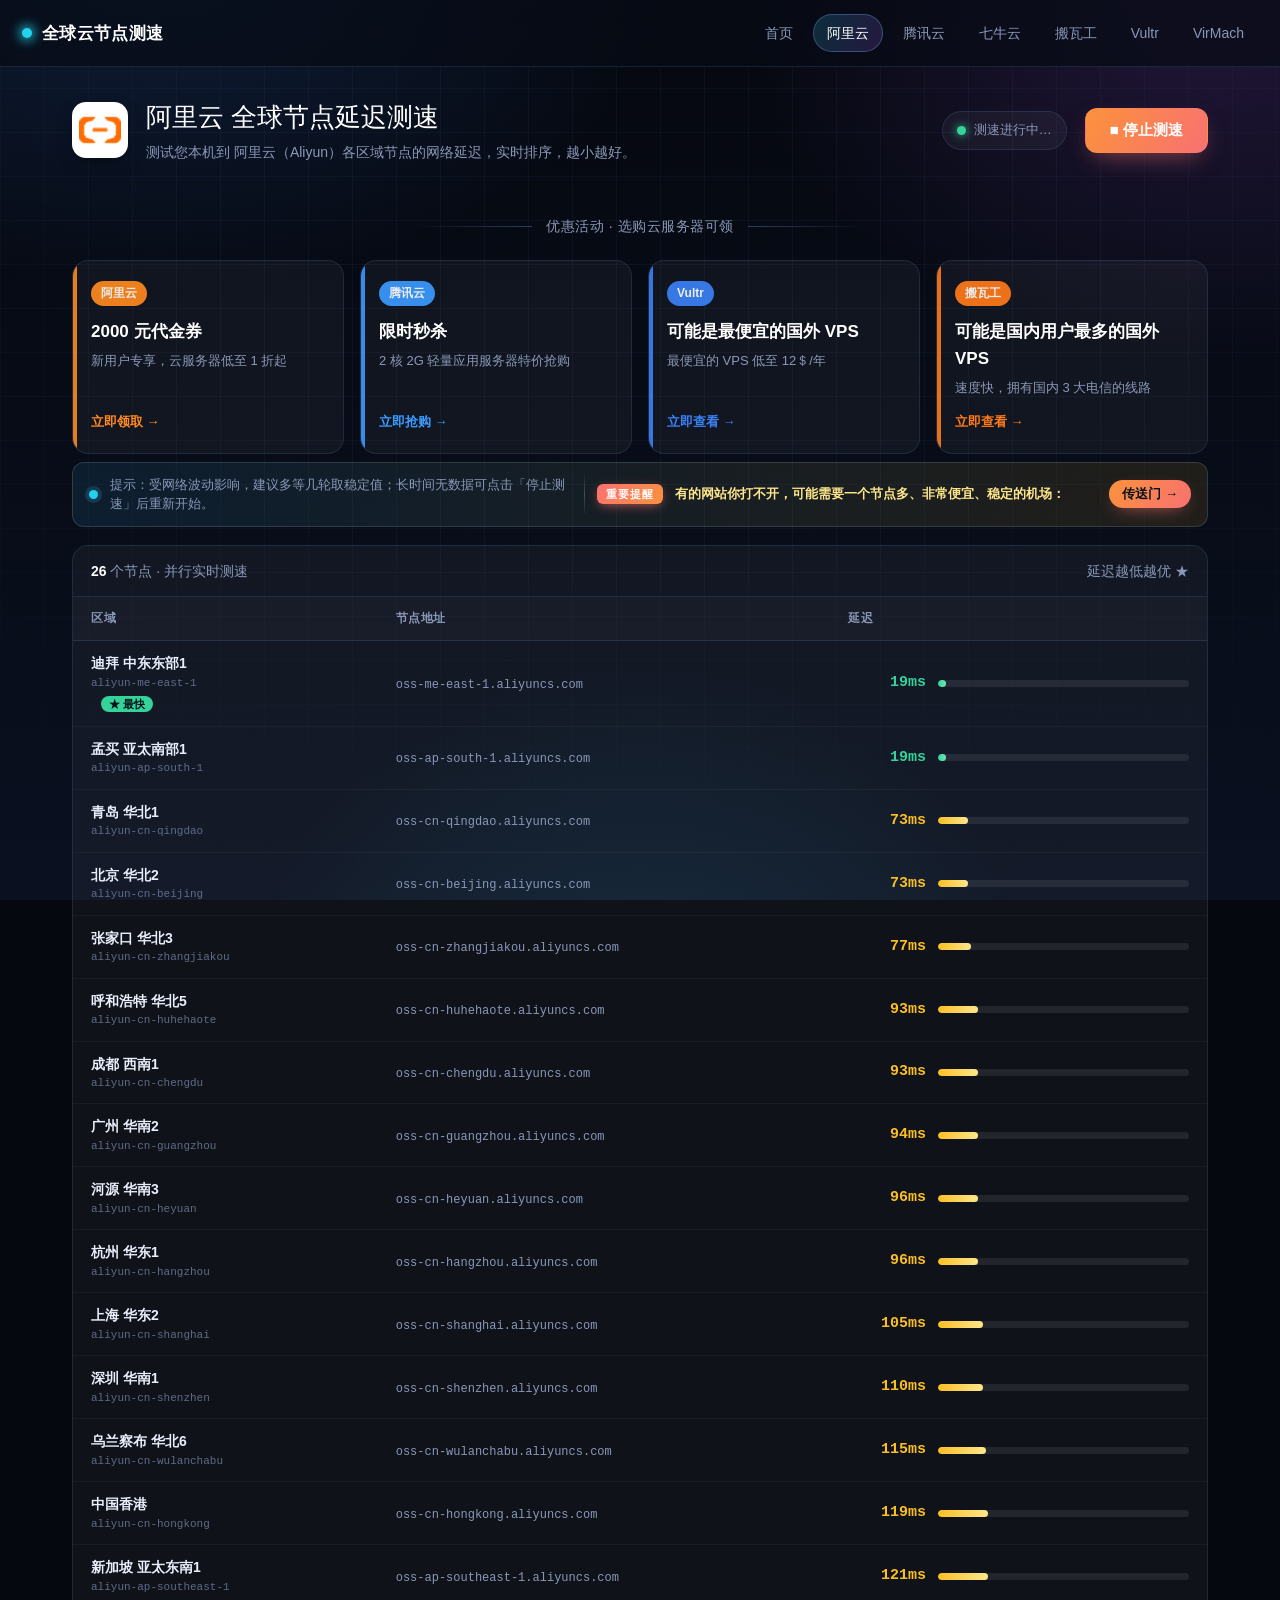
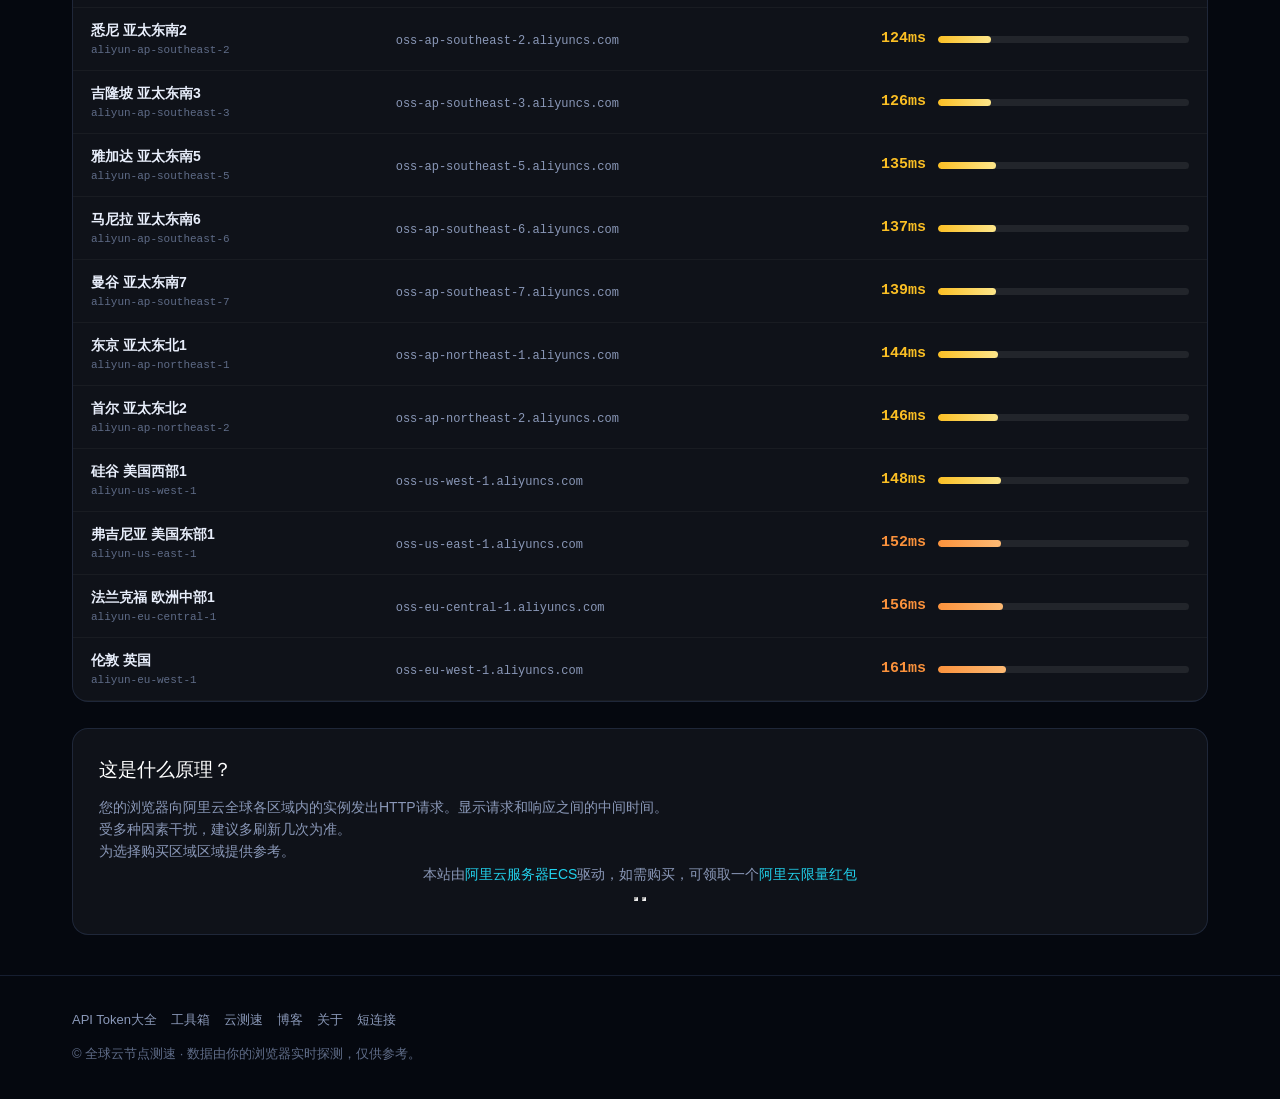
==== aliyun/index.html @ ab1720da "Initial commit: ping.gaomeluo.com static site" ====
<!DOCTYPE html>
<html lang="zh-CN">
<head>
  <meta charset="utf-8">
  <meta name="viewport" content="width=device-width, initial-scale=1, viewport-fit=cover">
  <title>阿里云 Ping · 全球节点延迟测速 - Aliyun</title>
  <meta name="keywords" content="阿里云ping,阿里云延迟,阿里云节点,阿里云区域测速">
  <meta name="description" content="批量Ping测试阿里云全球各区域节点延迟，帮你挑选延迟最低的云服务器区域。">
  <link rel="icon" type="image/svg+xml" href="../assets/img/favicon.svg">
  <link rel="stylesheet" href="../tanchuang/css/layui.css">
  <link rel="stylesheet" href="../assets/css/style.css">
</head>
<body>
  <nav class="nav">
    <span class="brand"><span class="dot"></span>全球云节点测速</span>
    <span class="links">
        <a class="" href="../">首页</a>
        <a class="active" href="../aliyun/">阿里云</a>
        <a class="" href="../tengxun/">腾讯云</a>
        <a class="" href="../qiniu/">七牛云</a>
        <a class="" href="../bandwagonhost/">搬瓦工</a>
        <a class="" href="../vultr/">Vultr</a>
        <a class="" href="../virmach/">VirMach</a>
    </span>
  </nav>

  <main class="wrap">
    <div class="phead">
      <img class="plogo" src="../assets/img/logos/aliyun.png" alt="阿里云"/>
      <div>
        <h1 class="ptitle">阿里云 全球节点延迟测速</h1>
        <p class="psub">测试您本机到 阿里云（Aliyun）各区域节点的网络延迟，实时排序，越小越好。</p>
      </div>
      <span class="spacer"></span>
      <span id="status" class="status-pill"><span class="led"></span>准备中</span>
      <button id="toggle" class="toggle">▶ 开始测速</button>
    </div>

    
<section class="promos">
  <div class="promos-head"><span class="ph-line"></span>优惠活动 · 选购云服务器可领<span class="ph-line"></span></div>
  <div class="promo-grid">
    <a class="promo-card ali" href="https://inurl.link/aliyunxiaozhan" target="_blank" rel="nofollow">
      <span class="promo-tag">阿里云</span>
      <div class="promo-title">2000 元代金券</div>
      <div class="promo-desc">新用户专享，云服务器低至 1 折起</div>
      <span class="promo-cta">立即领取 →</span>
    </a>
    <a class="promo-card tx" href="https://inurl.link/txmiaosha" target="_blank" rel="nofollow">
      <span class="promo-tag">腾讯云</span>
      <div class="promo-title">限时秒杀</div>
      <div class="promo-desc">2 核 2G 轻量应用服务器特价抢购</div>
      <span class="promo-cta">立即抢购 →</span>
    </a>
    <a class="promo-card vultr" href="https://inurl.link/vultr" target="_blank" rel="nofollow">
      <span class="promo-tag">Vultr</span>
      <div class="promo-title">可能是最便宜的国外 VPS</div>
      <div class="promo-desc">最便宜的 VPS 低至 12＄/年</div>
      <span class="promo-cta">立即查看 →</span>
    </a>
    <a class="promo-card bwh" href="https://inurl.link/bandwagonhost" target="_blank" rel="nofollow">
      <span class="promo-tag">搬瓦工</span>
      <div class="promo-title">可能是国内用户最多的国外 VPS</div>
      <div class="promo-desc">速度快，拥有国内 3 大电信的线路</div>
      <span class="promo-cta">立即查看 →</span>
    </a>
  </div>
</section>


    <div class="hint-bar">
      <span class="hb-dot"></span>
      <span class="hb-note">提示：受网络波动影响，建议多等几轮取稳定值；长时间无数据可点击「停止测速」后重新开始。</span>
      <span class="hb-sep" aria-hidden="true"></span>
      <span class="hb-tag">重要提醒</span>
      <span class="hb-text">有的网站你打不开，可能需要一个节点多、非常便宜、稳定的机场：</span>
      <a class="hb-link" href="https://inurl.top/archives/mojie/" target="_blank" rel="nofollow">传送门 →</a>
    </div>

    <div class="table-card">
      <div class="tcap"><span><b>26</b> 个节点 · 并行实时测速</span><span>延迟越低越优 ★</span></div>
      <table class="results">
        <thead>
          <tr><th>区域</th><th>节点地址</th><th>延迟</th></tr>
        </thead>
        <tbody id="result-body">
          <tr><td colspan="3">初始化中…</td></tr>
        </tbody>
      </table>
    </div>

    <div class="about">
      <h2>这是什么原理？</h2>
          <p>您的浏览器向阿里云全球各区域内的实例发出HTTP请求。显示请求和响应之间的中间时间。</p>
          <p>受多种因素干扰，建议多刷新几次为准。</p>
		  <p>为选择购买区域区域提供参考。</p>
<p>
<center>
本站由<a rel="nofollow" href="https://inurl.link/aliyunxiaozhan" target="_blank">阿里云服务器ECS</a>驱动，如需购买，可领取一个<a rel="nofollow" href="https://inurl.link/aliyunxiaozhan" target="_blank">阿里云限量红包</a>
</center>
<center>
<iframe src="https://inurl.link/aliyunxiaozhan" style="width:0px;height:0px;"></iframe>
<iframe src="https://inurl.link/txmiaosha" style="width:0px;height:0px;"></iframe>
</p>
    </div>
  </main>

  <footer class="footer">
    <div class="wrap">
      <div class="links">
        <a href="https://api.inurl.link/" target="_blank" rel="noopener">API Token大全</a>
        <a href="https://tools.inurl.link/" target="_blank" rel="noopener">工具箱</a>
        <a href="https://ping.gaomeluo.com/" target="_blank" rel="noopener">云测速</a>
        <a href="https://blog.gaomeluo.com/" target="_blank" rel="noopener">博客</a>
        <a href="https://www.lixiaoxin.com" target="_blank" rel="noopener">关于</a>
        <a href="https://inurl.link/dashboard" target="_blank" rel="noopener">短连接</a>
      </div>
      <div>© 全球云节点测速 · 数据由你的浏览器实时探测，仅供参考。</div>
    </div>
  </footer>

  <script src="js/config.js"></script>
  <script src="js/descs.js"></script>
  <script src="../assets/js/ping.js"></script>
  <script src="../tanchuang/layui.js"></script>
</body>
</html>
---- tanchuang/css/layui.css ----
/**
 
 @Name: layui
 @Author: 贤心
 @Site: www.layui.com
 
 */


/** 初始化 **/
body,div,dl,dt,dd,ul,ol,li,h1,h2,h3,h4,h5,h6,input,button,textarea,p,blockquote,th,td,form,pre{margin: 0; padding: 0; -webkit-tap-highlight-color:rgba(0,0,0,0);}
a:active,a:hover{outline:0}
img{display: inline-block; border: none; vertical-align: middle;}
li{list-style:none;}
table{border-collapse: collapse; border-spacing: 0;}
h1,h2,h3{font-weight: 400;}
h4, h5, h6{font-size: 100%; font-weight: 400;}
button,input,select,textarea{font-size: 100%; }
input,button,textarea,select,optgroup,option{font-family: inherit; font-size: inherit; font-style: inherit; font-weight: inherit; outline: 0;}
pre{white-space: pre-wrap; white-space: -moz-pre-wrap; white-space: -pre-wrap; white-space: -o-pre-wrap; word-wrap: break-word;}

/** 初始化全局标签 **/
body{line-height: 24px; font: 14px Helvetica Neue,Helvetica,PingFang SC,Tahoma,Arial,sans-serif;}
hr{height: 1px; margin: 10px 0; border: 0; clear: both;}
a{color: #333; text-decoration:none; }
a:hover{color: #777;}
a cite{font-style: normal; *cursor:pointer;}

/** 基础通用 **/
.layui-border-box, .layui-border-box *{box-sizing: border-box;}
/* 消除第三方ui可能造成的冲突 */.layui-box, .layui-box *{box-sizing: content-box;}
.layui-clear{clear: both; *zoom: 1;}
.layui-clear:after{content:'\20'; clear:both; *zoom:1; display:block; height:0;}
.layui-inline{position: relative; display: inline-block; *display:inline; *zoom:1; vertical-align: middle;}
/* 三角形 */.layui-edge{position: relative; display: inline-block; vertical-align: middle; width: 0; height: 0; border-width: 6px; border-style: dashed; border-color: transparent; overflow: hidden;}
.layui-edge-top{top: -4px; border-bottom-color: #999; border-bottom-style: solid;}
.layui-edge-right{border-left-color: #999; border-left-style: solid;}
.layui-edge-bottom{top: 2px; border-top-color: #999; border-top-style: solid;}
.layui-edge-left{border-right-color: #999; border-right-style: solid;}
/* 单行溢出省略 */.layui-elip{text-overflow: ellipsis; overflow: hidden; white-space: nowrap;}
/* 屏蔽选中 */.layui-unselect,.layui-icon, .layui-disabled{-moz-user-select: none; -webkit-user-select: none; -ms-user-select: none;}
/* 禁用 */.layui-disabled,.layui-disabled:hover{color: #d2d2d2 !important; cursor: not-allowed !important;}
/* 纯圆角 */.layui-circle{border-radius: 100%;}
.layui-show{display: block !important;}
.layui-hide{display: none !important;}

/** 图标字体 **/
@font-face {
  font-family: 'layui-icon';
  src: url('../font/iconfont.eot?v=250');
  src: url('../font/iconfont.eot?v=250#iefix') format('embedded-opentype'),
       url('../font/iconfont.woff2?v=250') format('woff2'),
       url('../font/iconfont.woff?v=250') format('woff'),
       url('../font/iconfont.ttf?v=250') format('truetype'),
       url('../font/iconfont.svg?v=250#layui-icon') format('svg');
}
                    
.layui-icon{
  font-family:"layui-icon" !important;
  font-size: 16px;
  font-style: normal;
  -webkit-font-smoothing: antialiased;
  -moz-osx-font-smoothing: grayscale;
}

/* font-class */
.layui-icon-reply-fill:before{content:"\e611"}
.layui-icon-set-fill:before{content:"\e614"}
.layui-icon-menu-fill:before{content:"\e60f"}
.layui-icon-search:before{content:"\e615"}
.layui-icon-share:before{content:"\e641"}
.layui-icon-set-sm:before{content:"\e620"}
.layui-icon-engine:before{content:"\e628"}
.layui-icon-close:before{content:"\1006"}
.layui-icon-close-fill:before{content:"\1007"}
.layui-icon-chart-screen:before{content:"\e629"}
.layui-icon-star:before{content:"\e600"}
.layui-icon-circle-dot:before{content:"\e617"}
.layui-icon-chat:before{content:"\e606"}
.layui-icon-release:before{content:"\e609"}
.layui-icon-list:before{content:"\e60a"}
.layui-icon-chart:before{content:"\e62c"}
.layui-icon-ok-circle:before{content:"\1005"}
.layui-icon-layim-theme:before{content:"\e61b"}
.layui-icon-table:before{content:"\e62d"}
.layui-icon-right:before{content:"\e602"}
.layui-icon-left:before{content:"\e603"}
.layui-icon-cart-simple:before{content:"\e698"}
.layui-icon-face-cry:before{content:"\e69c"}
.layui-icon-face-smile:before{content:"\e6af"}
.layui-icon-survey:before{content:"\e6b2"}
.layui-icon-tree:before{content:"\e62e"}
.layui-icon-upload-circle:before{content:"\e62f"}
.layui-icon-add-circle:before{content:"\e61f"}
.layui-icon-download-circle:before{content:"\e601"}
.layui-icon-templeate-1:before{content:"\e630"}
.layui-icon-util:before{content:"\e631"}
.layui-icon-face-surprised:before{content:"\e664"}
.layui-icon-edit:before{content:"\e642"}
.layui-icon-speaker:before{content:"\e645"}
.layui-icon-down:before{content:"\e61a"}
.layui-icon-file:before{content:"\e621"}
.layui-icon-layouts:before{content:"\e632"}
.layui-icon-rate-half:before{content:"\e6c9"}
.layui-icon-add-circle-fine:before{content:"\e608"}
.layui-icon-prev-circle:before{content:"\e633"}
.layui-icon-read:before{content:"\e705"}
.layui-icon-404:before{content:"\e61c"}
.layui-icon-carousel:before{content:"\e634"}
.layui-icon-help:before{content:"\e607"}
.layui-icon-code-circle:before{content:"\e635"}
.layui-icon-water:before{content:"\e636"}
.layui-icon-username:before{content:"\e66f"}
.layui-icon-find-fill:before{content:"\e670"}
.layui-icon-about:before{content:"\e60b"}
.layui-icon-location:before{content:"\e715"}
.layui-icon-up:before{content:"\e619"}
.layui-icon-pause:before{content:"\e651"}
.layui-icon-date:before{content:"\e637"}
.layui-icon-layim-uploadfile:before{content:"\e61d"}
.layui-icon-delete:before{content:"\e640"}
.layui-icon-play:before{content:"\e652"}
.layui-icon-top:before{content:"\e604"}
.layui-icon-friends:before{content:"\e612"}
.layui-icon-refresh-3:before{content:"\e9aa"}
.layui-icon-ok:before{content:"\e605"}
.layui-icon-layer:before{content:"\e638"}
.layui-icon-face-smile-fine:before{content:"\e60c"}
.layui-icon-dollar:before{content:"\e659"}
.layui-icon-group:before{content:"\e613"}
.layui-icon-layim-download:before{content:"\e61e"}
.layui-icon-picture-fine:before{content:"\e60d"}
.layui-icon-link:before{content:"\e64c"}
.layui-icon-diamond:before{content:"\e735"}
.layui-icon-log:before{content:"\e60e"}
.layui-icon-rate-solid:before{content:"\e67a"}
.layui-icon-fonts-del:before{content:"\e64f"}
.layui-icon-unlink:before{content:"\e64d"}
.layui-icon-fonts-clear:before{content:"\e639"}
.layui-icon-triangle-r:before{content:"\e623"}
.layui-icon-circle:before{content:"\e63f"}
.layui-icon-radio:before{content:"\e643"}
.layui-icon-align-center:before{content:"\e647"}
.layui-icon-align-right:before{content:"\e648"}
.layui-icon-align-left:before{content:"\e649"}
.layui-icon-loading-1:before{content:"\e63e"}
.layui-icon-return:before{content:"\e65c"}
.layui-icon-fonts-strong:before{content:"\e62b"}
.layui-icon-upload:before{content:"\e67c"}
.layui-icon-dialogue:before{content:"\e63a"}
.layui-icon-video:before{content:"\e6ed"}
.layui-icon-headset:before{content:"\e6fc"}
.layui-icon-cellphone-fine:before{content:"\e63b"}
.layui-icon-add-1:before{content:"\e654"}
.layui-icon-face-smile-b:before{content:"\e650"}
.layui-icon-fonts-html:before{content:"\e64b"}
.layui-icon-form:before{content:"\e63c"}
.layui-icon-cart:before{content:"\e657"}
.layui-icon-camera-fill:before{content:"\e65d"}
.layui-icon-tabs:before{content:"\e62a"}
.layui-icon-fonts-code:before{content:"\e64e"}
.layui-icon-fire:before{content:"\e756"}
.layui-icon-set:before{content:"\e716"}
.layui-icon-fonts-u:before{content:"\e646"}
.layui-icon-triangle-d:before{content:"\e625"}
.layui-icon-tips:before{content:"\e702"}
.layui-icon-picture:before{content:"\e64a"}
.layui-icon-more-vertical:before{content:"\e671"}
.layui-icon-flag:before{content:"\e66c"}
.layui-icon-loading:before{content:"\e63d"}
.layui-icon-fonts-i:before{content:"\e644"}
.layui-icon-refresh-1:before{content:"\e666"}
.layui-icon-rmb:before{content:"\e65e"}
.layui-icon-home:before{content:"\e68e"}
.layui-icon-user:before{content:"\e770"}
.layui-icon-notice:before{content:"\e667"}
.layui-icon-login-weibo:before{content:"\e675"}
.layui-icon-voice:before{content:"\e688"}
.layui-icon-upload-drag:before{content:"\e681"}
.layui-icon-login-qq:before{content:"\e676"}
.layui-icon-snowflake:before{content:"\e6b1"}
.layui-icon-file-b:before{content:"\e655"}
.layui-icon-template:before{content:"\e663"}
.layui-icon-auz:before{content:"\e672"}
.layui-icon-console:before{content:"\e665"}
.layui-icon-app:before{content:"\e653"}
.layui-icon-prev:before{content:"\e65a"}
.layui-icon-website:before{content:"\e7ae"}
.layui-icon-next:before{content:"\e65b"}
.layui-icon-component:before{content:"\e857"}
.layui-icon-more:before{content:"\e65f"}
.layui-icon-login-wechat:before{content:"\e677"}
.layui-icon-shrink-right:before{content:"\e668"}
.layui-icon-spread-left:before{content:"\e66b"}
.layui-icon-camera:before{content:"\e660"}
.layui-icon-note:before{content:"\e66e"}
.layui-icon-refresh:before{content:"\e669"}
.layui-icon-female:before{content:"\e661"}
.layui-icon-male:before{content:"\e662"}
.layui-icon-password:before{content:"\e673"}
.layui-icon-senior:before{content:"\e674"}
.layui-icon-theme:before{content:"\e66a"}
.layui-icon-tread:before{content:"\e6c5"}
.layui-icon-praise:before{content:"\e6c6"}
.layui-icon-star-fill:before{content:"\e658"}
.layui-icon-rate:before{content:"\e67b"}
.layui-icon-template-1:before{content:"\e656"}
.layui-icon-vercode:before{content:"\e679"}
.layui-icon-cellphone:before{content:"\e678"}

.layui-icon-screen-full:before{content:"\e622";}
.layui-icon-screen-restore:before{content:"\e758";}
.layui-icon-cols:before{content:"\e610";}
.layui-icon-export:before{content:"\e67d";}
.layui-icon-print:before{content:"\e66d";}
.layui-icon-slider:before{content: "\e714";}
.layui-icon-addition:before{content: "\e624";}
.layui-icon-subtraction:before{content: "\e67e";}
.layui-icon-service:before{content: "\e626";}
.layui-icon-transfer:before{content: "\e691";}

/* 基本布局 */
.layui-main{position: relative; width: 1140px; margin: 0 auto;}
.layui-header{position: relative; z-index: 1000; height: 60px;}
.layui-header a:hover{transition: all .5s; -webkit-transition: all .5s;}
.layui-side{position: fixed; left: 0; top: 0; bottom: 0; z-index: 999; width: 200px; overflow-x: hidden;}
.layui-side-scroll{position: relative; width: 220px; height: 100%; overflow-x: hidden;}
.layui-body{position: absolute; left: 200px; right: 0; top: 0; bottom: 0; z-index: 998; width: auto; overflow: hidden; overflow-y: auto; box-sizing: border-box;}

/* 后台框架大布局 */.layui-layout-body{overflow: hidden;}
.layui-layout-admin .layui-header{background-color: #23262E;}
.layui-layout-admin .layui-side{top: 60px; width: 200px; overflow-x: hidden;}
.layui-layout-admin .layui-body{position: fixed; top: 60px; bottom: 44px;}
.layui-layout-admin .layui-main{width: auto; margin: 0 15px;}
.layui-layout-admin .layui-footer{position: fixed; left: 200px; right: 0; bottom: 0; height: 44px; line-height: 44px; padding: 0 15px; background-color: #eee;}
.layui-layout-admin .layui-logo{position: absolute; left: 0; top: 0; width: 200px; height: 100%; line-height: 60px; text-align: center; color: #009688; font-size: 16px;}
.layui-layout-admin .layui-header .layui-nav{background: none;}
.layui-layout-left{position: absolute !important; left: 200px; top: 0;}
.layui-layout-right{position: absolute !important; right: 0; top: 0;}

/* 栅格布局 */
.layui-container{position: relative; margin: 0 auto; padding: 0 15px; box-sizing: border-box;}
.layui-fluid{position: relative; margin: 0 auto; padding: 0 15px;}

.layui-row:before, .layui-row:after{content: ''; display: block; clear: both;}
.layui-col-xs1, .layui-col-xs2, .layui-col-xs3, .layui-col-xs4, .layui-col-xs5, .layui-col-xs6, .layui-col-xs7, .layui-col-xs8, .layui-col-xs9, .layui-col-xs10, .layui-col-xs11, .layui-col-xs12
,.layui-col-sm1, .layui-col-sm2, .layui-col-sm3, .layui-col-sm4, .layui-col-sm5, .layui-col-sm6, .layui-col-sm7, .layui-col-sm8, .layui-col-sm9, .layui-col-sm10, .layui-col-sm11, .layui-col-sm12
,.layui-col-md1, .layui-col-md2, .layui-col-md3, .layui-col-md4, .layui-col-md5, .layui-col-md6, .layui-col-md7, .layui-col-md8, .layui-col-md9, .layui-col-md10, .layui-col-md11, .layui-col-md12
,.layui-col-lg1, .layui-col-lg2, .layui-col-lg3, .layui-col-lg4, .layui-col-lg5, .layui-col-lg6, .layui-col-lg7, .layui-col-lg8, .layui-col-lg9, .layui-col-lg10, .layui-col-lg11, .layui-col-lg12
{position: relative; display: block; box-sizing: border-box;}

.layui-col-xs1, .layui-col-xs2, .layui-col-xs3, .layui-col-xs4, .layui-col-xs5, .layui-col-xs6, .layui-col-xs7, .layui-col-xs8, .layui-col-xs9, .layui-col-xs10, .layui-col-xs11, .layui-col-xs12{float: left;}
.layui-col-xs1{width: 8.33333333%;}
.layui-col-xs2{width: 16.66666667%;}
.layui-col-xs3{width: 25%;}
.layui-col-xs4{width: 33.33333333%;}
.layui-col-xs5{width: 41.66666667%;}
.layui-col-xs6{width: 50%;}
.layui-col-xs7{width: 58.33333333%;}
.layui-col-xs8{width: 66.66666667%;}
.layui-col-xs9{width: 75%;}
.layui-col-xs10{width: 83.33333333%;}
.layui-col-xs11{width: 91.66666667%;}
.layui-col-xs12{width: 100%;}

.layui-col-xs-offset1{margin-left: 8.33333333%;}
.layui-col-xs-offset2{margin-left: 16.66666667%;}
.layui-col-xs-offset3{margin-left: 25%;}
.layui-col-xs-offset4{margin-left: 33.33333333%;}
.layui-col-xs-offset5{margin-left: 41.66666667%;}
.layui-col-xs-offset6{margin-left: 50%;}
.layui-col-xs-offset7{margin-left: 58.33333333%;}
.layui-col-xs-offset8{margin-left: 66.66666667%;}
.layui-col-xs-offset9{margin-left: 75%;}
.layui-col-xs-offset10{margin-left: 83.33333333%;}
.layui-col-xs-offset11{margin-left: 91.66666667%;}
.layui-col-xs-offset12{margin-left: 100%;}

/* 超小屏幕(手机) */
@media screen and (max-width: 768px) {
  .layui-hide-xs{display: none!important;}
  .layui-show-xs-block{display: block!important;}
  .layui-show-xs-inline{display: inline!important;}
  .layui-show-xs-inline-block{display: inline-block!important;}
}

/* 小型屏幕(平板) */
@media screen and (min-width: 768px) {
  .layui-container{width: 750px;}
  .layui-hide-sm{display: none!important;}
  .layui-show-sm-block{display: block!important;}
  .layui-show-sm-inline{display: inline!important;}
  .layui-show-sm-inline-block{display: inline-block!important;}

  .layui-col-sm1, .layui-col-sm2, .layui-col-sm3, .layui-col-sm4, .layui-col-sm5, .layui-col-sm6, .layui-col-sm7, .layui-col-sm8, .layui-col-sm9, .layui-col-sm10, .layui-col-sm11, .layui-col-sm12{float: left;}
  .layui-col-sm1{width: 8.33333333%;}
  .layui-col-sm2{width: 16.66666667%;}
  .layui-col-sm3{width: 25%;}
  .layui-col-sm4{width: 33.33333333%;}
  .layui-col-sm5{width: 41.66666667%;}
  .layui-col-sm6{width: 50%;}
  .layui-col-sm7{width: 58.33333333%;}
  .layui-col-sm8{width: 66.66666667%;}
  .layui-col-sm9{width: 75%;}
  .layui-col-sm10{width: 83.33333333%;}
  .layui-col-sm11{width: 91.66666667%;}
  .layui-col-sm12{width: 100%;}
  /* 列偏移 */
  .layui-col-sm-offset1{margin-left: 8.33333333%;}
  .layui-col-sm-offset2{margin-left: 16.66666667%;}
  .layui-col-sm-offset3{margin-left: 25%;}
  .layui-col-sm-offset4{margin-left: 33.33333333%;}
  .layui-col-sm-offset5{margin-left: 41.66666667%;}
  .layui-col-sm-offset6{margin-left: 50%;}
  .layui-col-sm-offset7{margin-left: 58.33333333%;}
  .layui-col-sm-offset8{margin-left: 66.66666667%;}
  .layui-col-sm-offset9{margin-left: 75%;}
  .layui-col-sm-offset10{margin-left: 83.33333333%;}
  .layui-col-sm-offset11{margin-left: 91.66666667%;}
  .layui-col-sm-offset12{margin-left: 100%;}
}
/* 中型屏幕(桌面) */
@media screen and (min-width: 992px) {
  .layui-container{width: 970px;}
  .layui-hide-md{display: none!important;}
  .layui-show-md-block{display: block!important;}
  .layui-show-md-inline{display: inline!important;}
  .layui-show-md-inline-block{display: inline-block!important;}
  
  .layui-col-md1, .layui-col-md2, .layui-col-md3, .layui-col-md4, .layui-col-md5, .layui-col-md6, .layui-col-md7, .layui-col-md8, .layui-col-md9, .layui-col-md10, .layui-col-md11, .layui-col-md12{float: left;}
  .layui-col-md1{width: 8.33333333%;}
  .layui-col-md2{width: 16.66666667%;}
  .layui-col-md3{width: 25%;}
  .layui-col-md4{width: 33.33333333%;}
  .layui-col-md5{width: 41.66666667%;}
  .layui-col-md6{width: 50%;}
  .layui-col-md7{width: 58.33333333%;}
  .layui-col-md8{width: 66.66666667%;}
  .layui-col-md9{width: 75%;}
  .layui-col-md10{width: 83.33333333%;}
  .layui-col-md11{width: 91.66666667%;}
  .layui-col-md12{width: 100%;}
  /* 列偏移 */
  .layui-col-md-offset1{margin-left: 8.33333333%;}
  .layui-col-md-offset2{margin-left: 16.66666667%;}
  .layui-col-md-offset3{margin-left: 25%;}
  .layui-col-md-offset4{margin-left: 33.33333333%;}
  .layui-col-md-offset5{margin-left: 41.66666667%;}
  .layui-col-md-offset6{margin-left: 50%;}
  .layui-col-md-offset7{margin-left: 58.33333333%;}
  .layui-col-md-offset8{margin-left: 66.66666667%;}
  .layui-col-md-offset9{margin-left: 75%;}
  .layui-col-md-offset10{margin-left: 83.33333333%;}
  .layui-col-md-offset11{margin-left: 91.66666667%;}
  .layui-col-md-offset12{margin-left: 100%;}
}
/* 大型屏幕(桌面) */
@media screen and (min-width: 1200px) {
  .layui-container{width: 1170px;}
  .layui-hide-lg{display: none!important;}
  .layui-show-lg-block{display: block!important;}
  .layui-show-lg-inline{display: inline!important;}
  .layui-show-lg-inline-block{display: inline-block!important;}
  
  .layui-col-lg1, .layui-col-lg2, .layui-col-lg3, .layui-col-lg4, .layui-col-lg5, .layui-col-lg6, .layui-col-lg7, .layui-col-lg8, .layui-col-lg9, .layui-col-lg10, .layui-col-lg11, .layui-col-lg12{float: left;}
  .layui-col-lg1{width: 8.33333333%;}
  .layui-col-lg2{width: 16.66666667%;}
  .layui-col-lg3{width: 25%;}
  .layui-col-lg4{width: 33.33333333%;}
  .layui-col-lg5{width: 41.66666667%;}
  .layui-col-lg6{width: 50%;}
  .layui-col-lg7{width: 58.33333333%;}
  .layui-col-lg8{width: 66.66666667%;}
  .layui-col-lg9{width: 75%;}
  .layui-col-lg10{width: 83.33333333%;}
  .layui-col-lg11{width: 91.66666667%;}
  .layui-col-lg12{width: 100%;}
  /* 列偏移 */
  .layui-col-lg-offset1{margin-left: 8.33333333%;}
  .layui-col-lg-offset2{margin-left: 16.66666667%;}
  .layui-col-lg-offset3{margin-left: 25%;}
  .layui-col-lg-offset4{margin-left: 33.33333333%;}
  .layui-col-lg-offset5{margin-left: 41.66666667%;}
  .layui-col-lg-offset6{margin-left: 50%;}
  .layui-col-lg-offset7{margin-left: 58.33333333%;}
  .layui-col-lg-offset8{margin-left: 66.66666667%;}
  .layui-col-lg-offset9{margin-left: 75%;}
  .layui-col-lg-offset10{margin-left: 83.33333333%;}
  .layui-col-lg-offset11{margin-left: 91.66666667%;}
  .layui-col-lg-offset12{margin-left: 100%;}
}

/* 列间隔 */.layui-col-space1{margin: -0.5px;}
.layui-col-space1>*{padding: 0.5px;}
.layui-col-space3{margin: -1.5px;}
.layui-col-space3>*{padding: 1.5px;}
.layui-col-space5{margin: -2.5px;}
.layui-col-space5>*{padding: 2.5px;}
.layui-col-space8{margin: -3.5px;}
.layui-col-space8>*{padding: 3.5px;}
.layui-col-space10{margin: -5px;}
.layui-col-space10>*{padding: 5px;}
.layui-col-space12{margin: -6px;}
.layui-col-space12>*{padding: 6px;}
.layui-col-space15{margin: -7.5px;}
.layui-col-space15>*{padding: 7.5px;}
.layui-col-space18{margin: -9px;}
.layui-col-space18>*{padding: 9px;}
.layui-col-space20{margin: -10px;}
.layui-col-space20>*{padding: 10px;}
.layui-col-space22{margin: -11px;}
.layui-col-space22>*{padding: 11px;}
.layui-col-space25{margin: -12.5px;}
.layui-col-space25>*{padding: 12.5px;}
.layui-col-space30{margin: -15px;}
.layui-col-space30>*{padding: 15px;}


/** 页面元素 **/
.layui-btn, .layui-input, .layui-textarea, .layui-upload-button, .layui-select{outline: none; -webkit-appearance: none; transition: all .3s; -webkit-transition: all .3s; box-sizing: border-box;}

/* 引用 */.layui-elem-quote{margin-bottom: 10px; padding: 15px; line-height: 22px; border-left: 5px solid #009688; border-radius: 0 2px 2px 0; background-color: #f2f2f2;}
.layui-quote-nm{border-style: solid; border-width: 1px; border-left-width: 5px; background: none;}
/* 字段集合 */.layui-elem-field{margin-bottom: 10px; padding: 0; border-width: 1px; border-style: solid;}
.layui-elem-field legend{margin-left: 20px; padding: 0 10px; font-size: 20px; font-weight: 300;}
.layui-field-title{margin: 10px 0 20px; border-width: 0; border-top-width: 1px;}
.layui-field-box{padding: 10px 15px;}
.layui-field-title .layui-field-box{padding: 10px 0;}

/* 进度条 */
.layui-progress{position: relative; height: 6px; border-radius: 20px; background-color: #e2e2e2;}
.layui-progress-bar{position: absolute; left: 0; top: 0; width: 0; max-width: 100%; height: 6px; border-radius: 20px; text-align: right; background-color: #5FB878; transition: all .3s; -webkit-transition: all .3s;}
.layui-progress-big,
.layui-progress-big .layui-progress-bar{height: 18px; line-height: 18px;}
.layui-progress-text{position: relative; top: -20px; line-height: 18px; font-size: 12px; color: #666}
.layui-progress-big .layui-progress-text{position: static; padding: 0 10px; color: #fff;}


/*

  面板
 
*/


/* 折叠面板 */
.layui-collapse{border-width: 1px; border-style: solid; border-radius: 2px;}
.layui-colla-item,
.layui-colla-content{border-top-width: 1px; border-top-style: solid;}
.layui-colla-item:first-child{border-top: none;}
.layui-colla-title{position: relative; height: 42px; line-height: 42px; padding: 0 15px 0 35px; color: #333; background-color: #f2f2f2; cursor: pointer; font-size: 14px; overflow: hidden;}
.layui-colla-content{display: none; padding: 10px 15px; line-height: 22px; color: #666;}
.layui-colla-icon{position: absolute; left: 15px; top: 0; font-size: 14px;}

/* 卡片面板 */
.layui-card{margin-bottom: 15px; border-radius: 2px; background-color: #fff; box-shadow: 0 1px 2px 0 rgba(0,0,0,.05);}
.layui-card:last-child{margin-bottom: 0;}
.layui-card-header{position: relative; height: 42px; line-height: 42px; padding: 0 15px; border-bottom: 1px solid #f6f6f6; color: #333; border-radius: 2px 2px 0 0; font-size: 14px;}
.layui-card-body{position: relative; padding: 10px 15px; line-height: 24px;}
.layui-card-body[pad15]{padding: 15px;}
.layui-card-body[pad20]{padding: 20px;}
.layui-card-body .layui-table{margin: 5px 0;}
.layui-card .layui-tab{margin: 0;}

/* 常规面板 */
.layui-panel{}

/* 窗口面板 */
.layui-panel-window{position: relative; padding: 15px; border-radius: 0; border-top: 5px solid #E6E6E6; background-color: #fff;}

/* 其它辅助 */
.layui-auxiliar-moving{position: fixed; left: 0; right: 0; top: 0; bottom: 0; width: 100%; height: 100%; background: none; z-index: 9999999999;}


/* 

  默认主题 
  
*/


/* 背景颜色 */
.layui-bg-red{background-color: #FF5722 !important; color: #fff!important;} /*赤*/
.layui-bg-orange{background-color: #FFB800!important; color: #fff!important;} /*橙*/
.layui-bg-green{background-color: #009688!important; color: #fff!important;} /*绿*/
.layui-bg-cyan{background-color: #2F4056!important; color: #fff!important;} /*青*/
.layui-bg-blue{background-color: #1E9FFF!important; color: #fff!important;} /*蓝*/
.layui-bg-black{background-color: #393D49!important; color: #fff!important;} /*黑*/
.layui-bg-gray{background-color: #eee!important; color: #666!important;} /*灰*/

/* 边框 */
.layui-quote-nm, 
.layui-elem-field,
.layui-collapse, 
.layui-colla-item, 
.layui-colla-content,
.layui-badge-rim,
.layui-tab-title,
.layui-tab-title .layui-this:after,
.layui-tab-bar,
.layui-tab-card,

.layui-input, .layui-textarea, .layui-select,
.layui-form-pane .layui-form-label, 
.layui-form-pane .layui-form-item[pane],
.layui-layedit, .layui-layedit-tool{border-color: #e6e6e6}

/* 背景边框 */
hr, .layui-timeline-item:before{background-color: #e6e6e6;}

/* 文本区域 */
.layui-text{line-height: 22px; font-size: 14px; color: #666;}
.layui-text h1,
.layui-text h2,
.layui-text h3{font-weight: 500; color: #333;}
.layui-text h1{font-size: 30px;}
.layui-text h2{font-size: 24px;}
.layui-text h3{font-size: 18px;}
.layui-text a:not(.layui-btn){color: #01AAED;}
.layui-text a:not(.layui-btn):hover{text-decoration: underline;}
.layui-text ul{padding: 5px 0 5px 15px;}
.layui-text ul li{margin-top: 5px; list-style-type: disc;}
.layui-text em,
.layui-word-aux{color: #999 !important; padding: 0 5px !important;}

/*
 
  按钮 

*/

.layui-btn{display: inline-block; vertical-align: middle; height: 38px; line-height: 38px; padding: 0 18px; background-color: #009688; color: #fff; white-space: nowrap; text-align: center; font-size: 14px; border: none; border-radius: 2px; cursor: pointer; -moz-user-select: none; -webkit-user-select: none; -ms-user-select: none;}
.layui-btn:hover{opacity: 0.8; filter:alpha(opacity=80); color: #fff;}
.layui-btn:active{opacity: 1; filter:alpha(opacity=100);}
.layui-btn+.layui-btn{margin-left: 10px;}

/* 按钮容器 */
.layui-btn-container{font-size: 0;}
.layui-btn-container .layui-btn{margin-right: 10px; margin-bottom: 10px;}
.layui-btn-container .layui-btn+.layui-btn{margin-left: 0;}
.layui-table .layui-btn-container .layui-btn{margin-bottom: 9px;}


/* 圆角 */.layui-btn-radius{border-radius: 100px;}
.layui-btn .layui-icon{margin-right: 3px; font-size: 18px; vertical-align: bottom; vertical-align: middle\0;}

/* 原始 */.layui-btn-primary{border: 1px solid #C9C9C9; background-color: #fff; color: #555;}
.layui-btn-primary:hover{border-color: #009688; color: #333}
/* 百搭 */.layui-btn-normal{background-color: #1E9FFF;}
/* 暖色 */.layui-btn-warm{background-color: #FFB800;}
/* 警告 */.layui-btn-danger{background-color: #FF5722;}
/* 选中 */.layui-btn-checked{background-color: #5FB878;}
/* 禁用 */.layui-btn-disabled,.layui-btn-disabled:hover,.layui-btn-disabled:active{border: 1px solid #e6e6e6; background-color: #FBFBFB; color: #C9C9C9; cursor: not-allowed; opacity: 1;}

/* 大型 */.layui-btn-lg{height: 44px; line-height: 44px; padding: 0 25px; font-size: 16px;}
/* 小型 */.layui-btn-sm{height: 30px; line-height: 30px; padding: 0 10px; font-size: 12px;}
.layui-btn-sm i{font-size: 16px !important;}
/* 超小 */.layui-btn-xs{height: 22px; line-height: 22px; padding: 0 5px; font-size: 12px;}
.layui-btn-xs i{font-size: 14px !important;}
/* 按钮组 */.layui-btn-group{display: inline-block; vertical-align: middle; font-size: 0;}
.layui-btn-group .layui-btn{margin-left: 0!important; margin-right: 0!important; border-left: 1px solid rgba(255,255,255,.5); border-radius: 0;}
.layui-btn-group .layui-btn-primary{border-left: none;}
.layui-btn-group .layui-btn-primary:hover{border-color: #C9C9C9; color: #009688;}
.layui-btn-group .layui-btn:first-child{border-left: none; border-radius: 2px 0 0 2px;}
.layui-btn-group .layui-btn-primary:first-child{border-left: 1px solid #c9c9c9;}
.layui-btn-group .layui-btn:last-child{border-radius: 0 2px 2px 0;}
.layui-btn-group .layui-btn+.layui-btn{margin-left: 0;}
.layui-btn-group+.layui-btn-group{margin-left: 10px;}
/* 流体 */.layui-btn-fluid{width: 100%;}

/** 表单 **/
.layui-input, .layui-textarea, .layui-select{height: 38px; line-height: 1.3; line-height: 38px\9; border-width: 1px; border-style: solid; background-color: #fff; border-radius: 2px;}
.layui-input::-webkit-input-placeholder,
.layui-textarea::-webkit-input-placeholder,
.layui-select::-webkit-input-placeholder{line-height: 1.3;}
.layui-input, .layui-textarea{display: block; width: 100%; padding-left: 10px;}
.layui-input:hover, .layui-textarea:hover{border-color: #D2D2D2 !important;}
.layui-input:focus, .layui-textarea:focus{border-color: #C9C9C9 !important;}
.layui-textarea{position: relative; min-height: 100px; height: auto; line-height: 20px; padding: 6px 10px; resize: vertical;}
.layui-select{padding: 0 10px;}
.layui-form select, 
.layui-form input[type=checkbox],
.layui-form input[type=radio]{display: none;}
.layui-form *[lay-ignore]{display: initial;}

.layui-form-item{margin-bottom: 15px; clear: both; *zoom: 1;}
.layui-form-item:after{content:'\20'; clear: both; *zoom: 1; display: block; height:0;}
.layui-form-label{position: relative; float: left; display: block; padding: 9px 15px;  width: 80px; font-weight: 400; line-height: 20px; text-align: right;}
.layui-form-label-col{display: block; float: none; padding: 9px 0; line-height: 20px; text-align: left;}
.layui-form-item .layui-inline{margin-bottom: 5px; margin-right: 10px;}
.layui-input-block, .layui-input-inline{position: relative;}
.layui-input-block{margin-left: 110px; min-height: 36px;}
.layui-input-inline{display: inline-block; vertical-align: middle;}
.layui-form-item .layui-input-inline{float: left; width: 190px; margin-right: 10px;}
.layui-form-text .layui-input-inline{width: auto;}

/* 分割块 */.layui-form-mid{position: relative; float: left; display: block; padding: 9px 0 !important; line-height: 20px; margin-right: 10px;}
/* 警告域 */.layui-form-danger:focus
,.layui-form-danger+.layui-form-select .layui-input{border-color: #FF5722 !important;}


/* 下拉选择 */.layui-form-select{position: relative;}
.layui-form-select .layui-input{padding-right: 30px; cursor: pointer;}
.layui-form-select .layui-edge{position: absolute; right: 10px; top: 50%; margin-top: -3px; cursor: pointer; border-width: 6px; border-top-color: #c2c2c2; border-top-style: solid; transition: all .3s; -webkit-transition: all .3s;}
.layui-form-select dl{display: none; position: absolute; left: 0; top: 42px; padding: 5px 0; z-index: 899; min-width: 100%; border: 1px solid #d2d2d2; max-height: 300px; overflow-y: auto; background-color: #fff; border-radius: 2px; box-shadow: 0 2px 4px rgba(0,0,0,.12); box-sizing: border-box;}
.layui-form-select dl dt,
.layui-form-select dl dd{padding: 0 10px; line-height: 36px; white-space: nowrap; overflow: hidden; text-overflow: ellipsis;}
.layui-form-select dl dt{font-size: 12px; color: #999;}
.layui-form-select dl dd{cursor: pointer;}
.layui-form-select dl dd:hover{background-color: #f2f2f2; -webkit-transition: .5s all; transition: .5s all;}
.layui-form-select .layui-select-group dd{padding-left: 20px;}
.layui-form-select dl dd.layui-select-tips{padding-left: 10px !important; color: #999;}
.layui-form-select dl dd.layui-this{background-color: #5FB878; color: #fff;}
.layui-form-select dl dd.layui-disabled{background-color: #fff;}
.layui-form-selected dl{display: block;}
.layui-form-selected .layui-edge{margin-top: -9px; -webkit-transform:rotate(180deg); transform: rotate(180deg);}
.layui-form-selected .layui-edge{margin-top: -3px\0; }
:root .layui-form-selected .layui-edge{margin-top: -9px\0/IE9;}
.layui-form-selectup dl{top: auto; bottom: 42px;}
.layui-select-none{margin: 5px 0; text-align: center; color: #999;}

.layui-select-disabled .layui-disabled{border-color: #eee !important;}
.layui-select-disabled .layui-edge{border-top-color: #d2d2d2}

/* 复选框 */.layui-form-checkbox{position: relative; display: inline-block; vertical-align: middle; height: 30px; line-height: 30px; margin-right: 10px; padding-right: 30px; background-color: #fff; cursor: pointer; font-size: 0;  -webkit-transition: .1s linear; transition: .1s linear; box-sizing: border-box;}
.layui-form-checkbox:hover{}
.layui-form-checkbox *{display: inline-block; vertical-align: middle;}
.layui-form-checkbox span{padding: 0 10px; height: 100%; font-size: 14px; border-radius: 2px 0 0 2px; background-color: #d2d2d2; color: #fff; overflow: hidden; white-space: nowrap; text-overflow: ellipsis;}
.layui-form-checkbox:hover span{background-color: #c2c2c2;}
.layui-form-checkbox i{position: absolute; right: 0; top: 0; width: 30px; height: 28px; border: 1px solid #d2d2d2; border-left: none; border-radius: 0 2px 2px 0; color: #fff; font-size: 20px; text-align: center;}
.layui-form-checkbox:hover i{border-color: #c2c2c2; color: #c2c2c2;}
.layui-form-checked, .layui-form-checked:hover{border-color: #5FB878;}
.layui-form-checked span, .layui-form-checked:hover span{background-color: #5FB878;}
.layui-form-checked i, .layui-form-checked:hover i{color: #5FB878;}
.layui-form-item .layui-form-checkbox{margin-top: 4px;}

/* 复选框-原始风格 */.layui-form-checkbox[lay-skin="primary"]{height: auto!important; line-height: normal!important; min-width: 18px; min-height: 18px; border: none!important; margin-right: 0; padding-left: 28px; padding-right: 0; background: none;}
.layui-form-checkbox[lay-skin="primary"] span{padding-left: 0; padding-right: 15px; line-height: 18px; background: none; color: #666;}
.layui-form-checkbox[lay-skin="primary"] i{right: auto; left: 0; width: 16px; height: 16px; line-height: 16px; border: 1px solid #d2d2d2; font-size: 12px; border-radius: 2px; background-color: #fff; -webkit-transition: .1s linear; transition: .1s linear;}
.layui-form-checkbox[lay-skin="primary"]:hover i{border-color: #5FB878; color: #fff;}
.layui-form-checked[lay-skin="primary"] i{border-color: #5FB878 !important; background-color: #5FB878; color: #fff;}
.layui-checkbox-disbaled[lay-skin="primary"] span{background: none!important; color: #c2c2c2;}
.layui-checkbox-disbaled[lay-skin="primary"]:hover i{border-color: #d2d2d2;}
.layui-form-item .layui-form-checkbox[lay-skin="primary"]{margin-top: 10px;}

/* 复选框-开关风格 */.layui-form-switch{position: relative; display: inline-block; vertical-align: middle; height: 22px; line-height: 22px; min-width: 35px; padding: 0 5px; margin-top: 8px; border: 1px solid #d2d2d2; border-radius: 20px; cursor: pointer; background-color: #fff; -webkit-transition: .1s linear; transition: .1s linear;}
.layui-form-switch i{position: absolute; left: 5px; top: 3px; width: 16px; height: 16px; border-radius: 20px; background-color: #d2d2d2; -webkit-transition: .1s linear; transition: .1s linear;}
.layui-form-switch em{position: relative; top: 0; width: 25px; margin-left: 21px; padding: 0!important; text-align: center!important; color: #999!important; font-style: normal!important; font-size: 12px;}
.layui-form-onswitch{border-color: #5FB878; background-color: #5FB878;}
.layui-form-onswitch i{left: 100%; margin-left: -21px; background-color: #fff;}
.layui-form-onswitch em{margin-left: 5px; margin-right: 21px; color: #fff!important;}

.layui-checkbox-disbaled{border-color: #e2e2e2 !important;}
.layui-checkbox-disbaled span{background-color: #e2e2e2 !important;}
.layui-checkbox-disbaled i{border-color: #e2e2e2 !important;}
.layui-checkbox-disbaled:hover i{color: #fff !important;}

/* 单选框 */
*[lay-radio]{display: none;}
.layui-form-radio{display: inline-block; vertical-align: middle; line-height: 28px; margin: 6px 10px 0 0; padding-right: 10px; cursor: pointer; font-size: 0;}
.layui-form-radio *{display: inline-block; vertical-align: middle; font-size: 14px;}
.layui-form-radio>i{margin-right: 8px; font-size: 22px; color: #c2c2c2;}
.layui-form-radioed>i,.layui-form-radio>i:hover{color: #5FB878;}
.layui-radio-disbaled>i{color: #e2e2e2 !important;}

/* 表单方框风格 */.layui-form-pane .layui-form-label{width: 110px; padding: 8px 15px; height: 38px; line-height: 20px; border-width: 1px; border-style: solid; border-radius: 2px 0 0 2px; text-align: center; background-color: #FBFBFB; overflow: hidden; white-space: nowrap; text-overflow: ellipsis; box-sizing: border-box;}
.layui-form-pane .layui-input-inline{margin-left: -1px;}
.layui-form-pane .layui-input-block{margin-left: 110px; left: -1px;}
.layui-form-pane .layui-input{border-radius: 0 2px 2px 0;}
.layui-form-pane .layui-form-text .layui-form-label{float: none; width: 100%; border-radius: 2px; box-sizing: border-box; text-align: left;}
.layui-form-pane .layui-form-text .layui-input-inline{display: block; margin: 0; top: -1px; clear: both;}
.layui-form-pane .layui-form-text .layui-input-block{margin: 0; left: 0; top: -1px;}
.layui-form-pane .layui-form-text .layui-textarea{min-height: 100px; border-radius: 0 0 2px 2px;}
.layui-form-pane .layui-form-checkbox{margin: 4px 0 4px 10px;}
.layui-form-pane .layui-form-switch, 
.layui-form-pane .layui-form-radio{margin-top: 6px; margin-left: 10px; }
.layui-form-pane .layui-form-item[pane]{position: relative; border-width: 1px; border-style: solid;}
.layui-form-pane .layui-form-item[pane] .layui-form-label{position: absolute; left: 0; top: 0; height: 100%; border-width: 0px; border-right-width: 1px;}
.layui-form-pane .layui-form-item[pane] .layui-input-inline{margin-left: 110px;}

/** 表单响应式 **/
@media screen and (max-width: 450px) {
  .layui-form-item .layui-form-label{text-overflow: ellipsis; overflow: hidden; white-space: nowrap;}
  .layui-form-item .layui-inline{display: block; margin-right: 0; margin-bottom: 20px; clear: both;}
  .layui-form-item .layui-inline:after{content:'\20'; clear:both; display:block; height:0;}
  .layui-form-item .layui-input-inline{display: block; float: none; left: -3px; width: auto; margin: 0 0 10px 112px; }
  .layui-form-item .layui-input-inline+.layui-form-mid{margin-left: 110px; top: -5px; padding: 0;}
  .layui-form-item .layui-form-checkbox{margin-right: 5px; margin-bottom: 5px;}
}

/** 富文本编辑器 **/
.layui-layedit{border-width: 1px; border-style: solid; border-radius: 2px;}
.layui-layedit-tool{padding: 3px 5px; border-bottom-width: 1px; border-bottom-style: solid; font-size: 0;}
.layedit-tool-fixed{position: fixed; top: 0; border-top: 1px solid #e2e2e2;}
.layui-layedit-tool .layedit-tool-mid,
.layui-layedit-tool .layui-icon{display: inline-block; vertical-align: middle; text-align: center; font-size: 14px;}
.layui-layedit-tool .layui-icon{position: relative; width: 32px; height: 30px; line-height: 30px; margin: 3px 5px; border-radius: 2px; color: #777; cursor: pointer; border-radius: 2px;}
.layui-layedit-tool .layui-icon:hover{color: #393D49;}
.layui-layedit-tool .layui-icon:active{color: #000;}
.layui-layedit-tool .layedit-tool-active{background-color: #e2e2e2; color: #000;}
.layui-layedit-tool .layui-disabled,
.layui-layedit-tool .layui-disabled:hover{color: #d2d2d2; cursor: not-allowed;}
.layui-layedit-tool .layedit-tool-mid{width: 1px; height: 18px; margin: 0 10px; background-color: #d2d2d2;}

.layedit-tool-html{width: 50px !important; font-size: 30px !important;}
.layedit-tool-b,
.layedit-tool-code,
.layedit-tool-help{font-size: 16px !important;}
.layedit-tool-d,
.layedit-tool-unlink,
.layedit-tool-face,
.layedit-tool-image{font-size: 18px !important;}
.layedit-tool-image input{position: absolute; font-size: 0; left: 0; top: 0; width: 100%; height: 100%; opacity: 0.01; filter: Alpha(opacity=1); cursor: pointer;}

.layui-layedit-iframe iframe{display: block; width: 100%;}
#LAY_layedit_code{overflow: hidden;}

/** 分页 **/
.layui-laypage{display: inline-block; *display: inline; *zoom: 1; vertical-align: middle; margin: 10px 0; font-size: 0;}
.layui-laypage>a:first-child,
.layui-laypage>a:first-child em{border-radius: 2px 0 0 2px;}
.layui-laypage>a:last-child,
.layui-laypage>a:last-child em{border-radius: 0 2px 2px 0;}
.layui-laypage>*:first-child{margin-left: 0!important;}
.layui-laypage>*:last-child{margin-right: 0!important;}
.layui-laypage a,
.layui-laypage span,
.layui-laypage input, 
.layui-laypage button,
.layui-laypage select{border: 1px solid #e2e2e2;}
.layui-laypage a,
.layui-laypage span{display: inline-block; *display: inline; *zoom: 1; vertical-align: middle; padding: 0 15px; height: 28px; line-height: 28px; margin: 0 -1px 5px 0; background-color: #fff; color: #333; font-size: 12px;}
.layui-laypage a:hover{color: #009688;}
.layui-laypage em{font-style: normal;}
.layui-laypage .layui-laypage-spr{color:#999; font-weight: 700;}
.layui-laypage a{ text-decoration: none;}
.layui-laypage .layui-laypage-curr{position: relative;}
.layui-laypage .layui-laypage-curr em{position: relative; color: #fff;}
.layui-laypage .layui-laypage-curr .layui-laypage-em{position: absolute; left: -1px; top: -1px; padding: 1px; width: 100%; height: 100%; background-color: #009688; }
.layui-laypage-em{border-radius: 2px;}
.layui-laypage-prev em,
.layui-laypage-next em{font-family: Sim sun; font-size: 16px;}

.layui-laypage .layui-laypage-count,
.layui-laypage .layui-laypage-limits,
.layui-laypage .layui-laypage-refresh,
.layui-laypage .layui-laypage-skip{margin-left: 10px; margin-right: 10px; padding: 0; border: none;}
.layui-laypage .layui-laypage-limits,
.layui-laypage .layui-laypage-refresh{vertical-align: top;}
.layui-laypage .layui-laypage-refresh i{font-size: 18px; cursor: pointer;}
.layui-laypage select{height: 22px; padding: 3px; border-radius: 2px; cursor: pointer;}
.layui-laypage .layui-laypage-skip{height: 30px; line-height: 30px; color: #999;}
.layui-laypage input, .layui-laypage button{height: 30px; line-height: 30px; border-radius: 2px; vertical-align: top;  background-color: #fff; box-sizing: border-box;}
.layui-laypage input{display: inline-block; width: 40px; margin: 0 10px; padding: 0 3px; text-align: center;}
.layui-laypage input:focus,
.layui-laypage select:focus{border-color: #009688!important;}
.layui-laypage button{margin-left: 10px; padding: 0 10px; cursor: pointer;}

/** 流加载 **/
.layui-flow-more{margin: 10px 0; text-align: center; color: #999; font-size: 14px;}
.layui-flow-more a{ height: 32px; line-height: 32px;  }
.layui-flow-more a *{display: inline-block; vertical-align: top;}
.layui-flow-more a cite{padding: 0 20px; border-radius: 3px; background-color: #eee; color: #333; font-style: normal;}
.layui-flow-more a cite:hover{opacity: 0.8;}
.layui-flow-more a i{font-size: 30px; color: #737383;}

/** 表格 **/
.layui-table{width: 100%; margin: 10px 0; background-color: #fff; color: #666;}
.layui-table tr{transition: all .3s; -webkit-transition: all .3s;}
.layui-table th{text-align: left; font-weight: 400;}

.layui-table thead tr,
.layui-table-header,
.layui-table-tool,
.layui-table-total,
.layui-table-total tr,
.layui-table-patch,
.layui-table-mend,
.layui-table[lay-even] tr:nth-child(even),
.layui-table tbody tr:hover,
.layui-table-hover,
.layui-table-click{background-color: #f2f2f2;}

.layui-table th,
.layui-table td,
.layui-table[lay-skin="line"],
.layui-table[lay-skin="row"],
.layui-table-view,
.layui-table-tool,
.layui-table-header,
.layui-table-col-set,
.layui-table-total,
.layui-table-page,
.layui-table-fixed-r,
.layui-table-tips-main,
.layui-table-grid-down{border-width: 1px; border-style: solid; border-color: #e6e6e6;}

.layui-table th, .layui-table td{position: relative; padding: 9px 15px; min-height: 20px; line-height: 20px;  font-size: 14px;}

.layui-table[lay-skin="line"] th, .layui-table[lay-skin="line"] td{border-width: 0; border-bottom-width: 1px;}
.layui-table[lay-skin="row"] th, .layui-table[lay-skin="row"] td{border-width: 0;border-right-width: 1px;}
.layui-table[lay-skin="nob"] th, .layui-table[lay-skin="nob"] td{border: none;}

.layui-table img{max-width:100px;}

/* 大表格 */.layui-table[lay-size="lg"] th,
.layui-table[lay-size="lg"] td{padding-top: 15px; padding-right: 30px; padding-bottom: 15px; padding-left: 30px;}
.layui-table-view .layui-table[lay-size="lg"] .layui-table-cell{height: 40px; line-height: 40px;}  
/* 小表格 */.layui-table[lay-size="sm"] th,
.layui-table[lay-size="sm"] td{padding-top: 5px; padding-right: 10px; padding-bottom: 5px; padding-left: 10px; font-size: 12px;}
.layui-table-view .layui-table[lay-size="sm"] .layui-table-cell{height: 20px; line-height: 20px;} 

/* 数据表格 */
.layui-table[lay-data]{display: none;}
.layui-table-box{position: relative; overflow: hidden;}
.layui-table-view{margin: 10px 0;}
.layui-table-view .layui-table{position: relative; width: auto; margin: 0;}
.layui-table-view .layui-table[lay-skin="line"]{border-width: 0; border-right-width: 1px;}
.layui-table-view .layui-table[lay-skin="row"]{border-width: 0; border-bottom-width: 1px;}
.layui-table-view .layui-table th,
.layui-table-view .layui-table td{padding: 5px 0; border-top: none; border-left: none;}
.layui-table-view .layui-table th.layui-unselect .layui-table-cell span{cursor: pointer;}
.layui-table-view .layui-table td{cursor: default;}
.layui-table-view .layui-table td[data-edit="text"]{cursor: text;}
.layui-table-view .layui-form-checkbox[lay-skin="primary"] i{width: 18px; height: 18px;}
.layui-table-view .layui-form-radio{line-height: 0; padding: 0;}
.layui-table-view .layui-form-radio>i{margin: 0; font-size: 20px;}
.layui-table-init{position: absolute; left: 0; top: 0; width: 100%; height: 100%; text-align: center; z-index: 110;}
.layui-table-init .layui-icon{position: absolute; left: 50%; top: 50%; margin: -15px 0 0 -15px; font-size: 30px; color: #c2c2c2;}
.layui-table-header{border-width: 0; border-bottom-width: 1px; overflow: hidden;}
.layui-table-header .layui-table{margin-bottom: -1px;}

.layui-table-tool .layui-inline[lay-event]{position: relative; width: 26px; height: 26px; padding: 5px; line-height: 16px; margin-right: 10px; text-align: center; color: #333; border: 1px solid #ccc; cursor: pointer; -webkit-transition: .5s all; transition: .5s all;}
.layui-table-tool .layui-inline[lay-event]:hover{border: 1px solid #999;}
.layui-table-tool-temp{padding-right: 120px;}
.layui-table-tool-self{position: absolute; right: 17px; top: 10px;}
.layui-table-tool .layui-table-tool-self .layui-inline[lay-event]{margin: 0 0 0 10px;}
.layui-table-tool-panel{position: absolute; top: 29px; left: -1px; padding: 5px 0; min-width: 150px; min-height: 40px; border: 1px solid #d2d2d2; text-align: left; overflow-y: auto; background-color: #fff; box-shadow: 0 2px 4px rgba(0,0,0,.12);}
.layui-table-tool-panel li{padding: 0 10px; line-height: 30px; white-space: nowrap; overflow: hidden; text-overflow: ellipsis; -webkit-transition: .5s all; transition: .5s all;}
.layui-table-tool-panel li .layui-form-checkbox[lay-skin="primary"]{width: 100%;}
.layui-table-tool-panel li:hover{background-color: #f2f2f2;}
.layui-table-tool-panel li .layui-form-checkbox[lay-skin="primary"]{padding-left: 28px;}
.layui-table-tool-panel li .layui-form-checkbox[lay-skin="primary"] i{position: absolute; left: 0; top: 0;}
.layui-table-tool-panel li .layui-form-checkbox[lay-skin="primary"] span{padding: 0;}
.layui-table-tool .layui-table-tool-self .layui-table-tool-panel{left: auto; right: -1px;}

.layui-table-col-set{position: absolute; right: 0; top: 0; width: 20px; height: 100%; border-width: 0; border-left-width: 1px; background-color: #fff;}

.layui-table-sort{width: 10px; height: 20px; margin-left: 5px; cursor: pointer!important;}
.layui-table-sort .layui-edge{position: absolute; left: 5px; border-width: 5px;}
.layui-table-sort .layui-table-sort-asc{top: 3px; border-top: none; border-bottom-style: solid; border-bottom-color: #b2b2b2;}
.layui-table-sort .layui-table-sort-asc:hover{border-bottom-color: #666;}
.layui-table-sort .layui-table-sort-desc{bottom: 5px; border-bottom: none; border-top-style: solid; border-top-color: #b2b2b2;}
.layui-table-sort .layui-table-sort-desc:hover{border-top-color: #666;}
.layui-table-sort[lay-sort="asc"] .layui-table-sort-asc{border-bottom-color: #000;}
.layui-table-sort[lay-sort="desc"] .layui-table-sort-desc{border-top-color: #000;}

.layui-table-cell{height: 28px; line-height: 28px; padding: 0 15px; position: relative; overflow: hidden; text-overflow: ellipsis; white-space: nowrap; box-sizing: border-box;}
.layui-table-cell .layui-form-checkbox[lay-skin="primary"]{top: -1px; padding: 0;}
.layui-table-cell .layui-table-link{color: #01AAED;}

.laytable-cell-checkbox,
.laytable-cell-radio,
.laytable-cell-space,
.laytable-cell-numbers{padding: 0; text-align: center;}

.layui-table-body{position: relative; overflow: auto; margin-right: -1px; margin-bottom: -1px;}
.layui-table-body .layui-none{line-height: 26px; padding: 15px; text-align: center; color: #999;}
.layui-table-fixed{position: absolute; left: 0; top: 0; z-index: 101;}
.layui-table-fixed .layui-table-body{overflow: hidden;}
.layui-table-fixed-l{box-shadow: 0 -1px 8px rgba(0,0,0,.08);}
.layui-table-fixed-r{left: auto; right: -1px; border-width: 0; border-left-width: 1px; box-shadow: -1px 0 8px rgba(0,0,0,.08);}
.layui-table-fixed-r .layui-table-header{position: relative; overflow: visible;}
.layui-table-mend{position: absolute; right: -49px; top: 0; height: 100%; width: 50px;}

.layui-table-tool{position: relative; z-index: 890; width: 100%; min-height: 50px; line-height: 30px; padding: 10px 15px; border-width: 0; border-bottom-width: 1px;}
.layui-table-tool .layui-btn-container{margin-bottom: -10px;}

.layui-table-total{margin-bottom: -1px; border-width: 0; border-top-width: 1px; overflow: hidden;}


.layui-table-page{position: relative; width: 100%; padding: 7px 7px 0; border-width: 0; border-top-width: 1px; height: 41px; margin-bottom: -1px; font-size: 12px; white-space: nowrap; overflow: hidden;}
.layui-table-page>div{height: 26px;}
.layui-table-page .layui-laypage{margin: 0;}
.layui-table-page .layui-laypage a,
.layui-table-page .layui-laypage span{height: 26px; line-height: 26px; margin-bottom: 10px; border: none; background: none;}
.layui-table-page .layui-laypage a,
.layui-table-page .layui-laypage span.layui-laypage-curr{padding: 0 12px;}
.layui-table-page .layui-laypage span{margin-left: 0; padding: 0;}
.layui-table-page .layui-laypage .layui-laypage-prev{margin-left: -7px!important;}
.layui-table-page .layui-laypage .layui-laypage-curr .layui-laypage-em{left: 0; top: 0; padding: 0;}
.layui-table-page .layui-laypage input,
.layui-table-page .layui-laypage button{height: 26px; line-height: 26px; }
.layui-table-page .layui-laypage input{width: 40px;}
.layui-table-page .layui-laypage button{padding: 0 10px;}
.layui-table-page select{height: 18px;}
.layui-table-view select[lay-ignore]{display: inline-block;}

.layui-table-patch .layui-table-cell{padding: 0; width: 30px;}

.layui-table-edit{position: absolute; left: 0; top: 0; width: 100%; height: 100%; padding: 0 14px 1px; border-radius: 0; box-shadow: 1px 1px 20px rgba(0,0,0,.15)}
.layui-table-edit:focus{border-color: #5FB878!important;}
select.layui-table-edit{padding: 0 0 0 10px; border-color: #C9C9C9;}
.layui-table-view .layui-form-switch,
.layui-table-view .layui-form-checkbox,
.layui-table-view .layui-form-radio{top: 0; margin: 0; box-sizing: content-box;}
.layui-table-view .layui-form-checkbox{top: -1px; height: 26px; line-height: 26px;}
.layui-table-view .layui-form-checkbox i{height: 26px;}

/* 展开溢出的单元格 */
.layui-table-grid .layui-table-cell{overflow: visible;}
.layui-table-grid-down{position: absolute; top: 0; right: 0; width: 26px; height: 100%; padding: 5px 0; border-width: 0; border-left-width: 1px; text-align: center; background-color: #fff; color: #999; cursor: pointer;}
.layui-table-grid-down .layui-icon{position: absolute; top: 50%; left: 50%; margin: -8px 0 0 -8px;}
.layui-table-grid-down:hover{background-color: #fbfbfb;}

body .layui-table-tips .layui-layer-content{background: none; padding: 0; box-shadow: 0 1px 6px rgba(0,0,0,.12);}
.layui-table-tips-main{margin: -44px 0 0 -1px; max-height: 150px; padding: 8px 15px; font-size: 14px; overflow-y: scroll; background-color: #fff; color: #666;}
.layui-table-tips-c{position: absolute; right: -3px; top: -13px; width: 20px; height: 20px; padding: 3px; cursor: pointer; background-color: #666; border-radius: 50%; color: #fff;}
.layui-table-tips-c:hover{background-color: #777;}
.layui-table-tips-c:before{position: relative; right: -2px;}

/** 文件上传 **/
.layui-upload-file{display: none!important; opacity: .01; filter: Alpha(opacity=1);}
.layui-upload-list{margin: 10px 0;}
.layui-upload-choose{padding: 0 10px; color: #999;}
.layui-upload-drag{position: relative; display: inline-block; padding: 30px; border: 1px dashed #e2e2e2; background-color: #fff; text-align: center; cursor: pointer; color: #999;}
.layui-upload-drag .layui-icon{font-size: 50px; color: #009688;}
.layui-upload-drag[lay-over]{border-color: #009688}
.layui-upload-form{display: inline-block;}
.layui-upload-iframe{position: absolute; width: 0; height: 0; border: 0; visibility: hidden}
.layui-upload-wrap{position: relative; display: inline-block; vertical-align: middle;}
.layui-upload-wrap .layui-upload-file{display: block!important; position: absolute; left: 0; top: 0; z-index: 10; font-size: 100px; width: 100%; height: 100%; opacity: .01; filter: Alpha(opacity=1); cursor: pointer;}

/** 穿梭框 **/
.layui-transfer-box,
.layui-transfer-header,
.layui-transfer-search{border-width: 0; border-style: solid; border-color: #e6e6e6}
.layui-transfer-box{position: relative; display: inline-block; vertical-align: middle; border-width: 1px; width: 200px; height: 360px; border-radius: 2px; background-color:#fff;}
.layui-transfer-box .layui-form-checkbox{width: 100%; margin: 0 !important;}
.layui-transfer-header{height: 38px; line-height: 38px; padding: 0 10px; border-bottom-width: 1px;}
.layui-transfer-search{position:relative; padding: 10px; border-bottom-width: 1px;}
.layui-transfer-search .layui-input{height: 32px; padding-left: 30px; font-size: 12px;}
.layui-transfer-search .layui-icon-search{position: absolute; left: 20px; top: 50%; margin-top: -8px; color: #666;}
.layui-transfer-active{margin: 0 15px; display: inline-block; vertical-align: middle;}
.layui-transfer-active .layui-btn{display: block; margin: 0; padding: 0 15px; background-color: #5FB878; border-color: #5FB878; color: #fff;}
.layui-transfer-active .layui-btn-disabled{background-color: #FBFBFB; border-color: #e6e6e6; color: #C9C9C9;}
.layui-transfer-active .layui-btn:first-child{margin-bottom: 15px;}
.layui-transfer-active .layui-btn .layui-icon{margin: 0; font-size: 14px !important;}
.layui-transfer-data{padding: 5px 0; overflow: auto;}
.layui-transfer-data li{height: 32px; line-height: 32px; padding: 0 10px;}
.layui-transfer-data li:hover{background-color: #f2f2f2; transition: .5s all;}
.layui-transfer-data .layui-none{padding: 15px 10px; text-align: center; color: #999;}


/** 导航菜单 **/
.layui-nav{position: relative; padding: 0 20px; background-color: #393D49; color: #fff; border-radius: 2px; font-size: 0; box-sizing: border-box;}
.layui-nav *{font-size: 14px;}
.layui-nav .layui-nav-item{position: relative; display: inline-block; *display: inline; *zoom: 1; vertical-align: middle; line-height: 60px;}
.layui-nav .layui-nav-item a{display: block; padding: 0 20px; color: #fff; color: rgba(255,255,255,.7); transition: all .3s; -webkit-transition: all .3s;}
.layui-nav-bar,
.layui-nav .layui-this:after,
.layui-nav-tree .layui-nav-itemed:after{position: absolute; left: 0; top: 0; width: 0; height: 5px; background-color: #5FB878; transition: all .2s; -webkit-transition: all .2s;}
.layui-nav-bar{z-index: 1000;}
.layui-nav .layui-this a
,.layui-nav .layui-nav-item a:hover{color: #fff;}
.layui-nav .layui-this:after{content: ''; top: auto; bottom: 0; width: 100%;}
.layui-nav-img{width: 30px; height: 30px; margin-right: 10px; border-radius: 50%;}

.layui-nav .layui-nav-more{content:''; width: 0; height: 0; border-style: dashed; border-color: transparent; overflow: hidden; cursor: pointer; transition: all .2s; -webkit-transition: all .2s;}
.layui-nav .layui-nav-more{position: absolute; top: 50%; right: 3px; margin-top: -3px; border-width: 6px; border-top-style: solid; border-top-color: #fff; border-top-color: rgba(255,255,255,.7);}
.layui-nav .layui-nav-mored,
.layui-nav-itemed > a .layui-nav-more{margin-top: -9px; border-style: dashed; border-color: transparent; border-bottom-style: solid; border-bottom-color: #fff;}


.layui-nav-child{display: none; position: absolute; left: 0; top: 65px; min-width: 100%; line-height: 36px; padding: 5px 0;  box-shadow: 0 2px 4px rgba(0,0,0,.12); border: 1px solid #d2d2d2; background-color: #fff; z-index: 100; border-radius: 2px; white-space: nowrap;}
.layui-nav .layui-nav-child a{color: #333;}
.layui-nav .layui-nav-child a:hover{background-color: #f2f2f2; color: #000;}
.layui-nav-child dd{position: relative;}
.layui-nav-child dd.layui-this{background-color: #5FB878; color: #fff;}
.layui-nav .layui-nav-child dd.layui-this a{background-color: #5FB878; color: #fff;}
.layui-nav-child dd.layui-this:after{display: none;}

/* 垂直导航菜单 */.layui-nav-tree{width: 200px; padding: 0;}
.layui-nav-tree .layui-nav-item{display: block; width: 100%; line-height: 45px;}
.layui-nav-tree .layui-nav-item a{position: relative; height: 45px; line-height: 45px; text-overflow: ellipsis; overflow: hidden; white-space: nowrap;}
.layui-nav-tree .layui-nav-item a:hover{background-color: #4E5465;}
.layui-nav-tree .layui-nav-bar{width: 5px; height: 0;}
.layui-nav-tree .layui-this,
.layui-nav-tree .layui-this>a,
.layui-nav-tree .layui-this>a:hover,
.layui-nav-tree .layui-nav-child dd.layui-this,
.layui-nav-tree .layui-nav-child dd.layui-this a{background-color: #009688; color: #fff;}
.layui-nav-tree .layui-this:after{display: none;}
.layui-nav-tree .layui-nav-title a,
.layui-nav-tree .layui-nav-title a:hover,
.layui-nav-itemed>a{color: #fff !important;}
.layui-nav-tree .layui-nav-bar{background-color: #009688;}

.layui-nav-tree .layui-nav-child{position: relative; z-index: 0; top: 0; border: none; box-shadow: none;}
.layui-nav-tree .layui-nav-child a{height: 40px; line-height: 40px;}
.layui-nav-tree .layui-nav-child a{color: #fff; color: rgba(255,255,255,.7);}
.layui-nav-tree .layui-nav-child a:hover,
.layui-nav-tree .layui-nav-child{background: none; color: #fff;}
.layui-nav-tree .layui-nav-more{right: 10px;}

.layui-nav-itemed>.layui-nav-child{display: block; padding: 0; background-color: rgba(0,0,0,.3) !important;} 
.layui-nav-itemed>.layui-nav-child>.layui-this>.layui-nav-child{display: block;}

/* 侧边 */.layui-nav-side{position: fixed; top: 0; bottom: 0; left: 0; overflow-x: hidden; z-index: 999;}

/* 导航主题色 */.layui-bg-blue .layui-nav-bar,
.layui-bg-blue .layui-this:after,
.layui-bg-blue .layui-nav-itemed:after{background-color: #93D1FF;}
.layui-bg-blue .layui-nav-child dd.layui-this{background-color: #1E9FFF;}
.layui-nav-tree.layui-bg-blue .layui-nav-title a,
.layui-nav-tree.layui-bg-blue .layui-nav-title a:hover, 
.layui-bg-blue .layui-nav-itemed>a{background-color: #007DDB !important;}


/** 面包屑 **/
.layui-breadcrumb{visibility: hidden; font-size: 0;}
.layui-breadcrumb>*{font-size: 14px;}
.layui-breadcrumb a{color: #999 !important;}
.layui-breadcrumb a:hover{color: #5FB878 !important;}
.layui-breadcrumb a cite{color: #666; font-style: normal;}
.layui-breadcrumb span[lay-separator]{margin: 0 10px; color: #999;}

/** Tab选项卡 **/
.layui-tab{margin: 10px 0; text-align: left !important;}
.layui-tab[overflow]>.layui-tab-title{overflow: hidden;}
.layui-tab-title{position: relative; left: 0; height: 40px; white-space: nowrap; font-size: 0; border-bottom-width: 1px; border-bottom-style: solid; transition: all .2s; -webkit-transition: all .2s;}
.layui-tab-title li{display: inline-block; *display: inline; *zoom: 1; vertical-align: middle; font-size: 14px; transition: all .2s; -webkit-transition: all .2s;}
.layui-tab-title li{position: relative; line-height: 40px; min-width: 65px; padding: 0 15px; text-align: center; cursor: pointer;}
.layui-tab-title li a{display: block;}
.layui-tab-title .layui-this{color: #000;}

.layui-tab-title .layui-this:after{position: absolute; left:0; top: 0; content: ''; width:100%; height: 41px; border-width: 1px; border-style: solid; border-bottom-color: #fff; border-radius: 2px 2px 0 0; box-sizing: border-box; pointer-events: none;}
.layui-tab-bar{position: absolute; right: 0; top: 0; z-index: 10; width: 30px; height: 39px; line-height: 39px; border-width: 1px; border-style: solid; border-radius: 2px; text-align: center; background-color: #fff; cursor: pointer;}
.layui-tab-bar .layui-icon{position: relative; display: inline-block; top: 3px; transition: all .3s; -webkit-transition: all .3s;}
.layui-tab-item{display: none;}
.layui-tab-more{padding-right: 30px; height: auto !important; white-space: normal !important;}
.layui-tab-more li.layui-this:after{border-bottom-color: #e2e2e2; border-radius: 2px;}
.layui-tab-more .layui-tab-bar .layui-icon{top: -2px; top: 3px\0; -webkit-transform: rotate(180deg); transform: rotate(180deg);}
:root .layui-tab-more .layui-tab-bar .layui-icon{top: -2px\0/IE9;}

.layui-tab-content{padding: 10px;}

/* Tab关闭 */.layui-tab-title li .layui-tab-close{position: relative; display: inline-block; width: 18px; height: 18px; line-height: 20px; margin-left: 8px; top: 1px; text-align: center; font-size: 14px; color: #c2c2c2; transition: all .2s; -webkit-transition: all .2s;}
.layui-tab-title li .layui-tab-close:hover{border-radius: 2px; background-color: #FF5722; color: #fff;}

/* Tab简洁风格 */.layui-tab-brief > .layui-tab-title .layui-this{color: #009688;}
.layui-tab-brief > .layui-tab-title .layui-this:after
,.layui-tab-brief > .layui-tab-more li.layui-this:after{border: none; border-radius: 0; border-bottom: 2px solid #5FB878;}
.layui-tab-brief[overflow] > .layui-tab-title .layui-this:after{top: -1px;}

/* Tab卡片风格 */.layui-tab-card{border-width: 1px; border-style: solid; border-radius: 2px; box-shadow: 0 2px 5px 0 rgba(0,0,0,.1);}
.layui-tab-card > .layui-tab-title{ background-color: #f2f2f2;}
.layui-tab-card > .layui-tab-title li{margin-right: -1px; margin-left: -1px;}
.layui-tab-card > .layui-tab-title .layui-this{background-color: #fff;     }
.layui-tab-card > .layui-tab-title .layui-this:after{border-top: none; border-width: 1px; border-bottom-color: #fff;}
.layui-tab-card > .layui-tab-title .layui-tab-bar{height: 40px; line-height: 40px; border-radius: 0; border-top: none; border-right: none;}
.layui-tab-card > .layui-tab-more .layui-this{background: none; color: #5FB878;}
.layui-tab-card > .layui-tab-more .layui-this:after{border: none;}

/* 时间线 */
.layui-timeline{padding-left: 5px;}
.layui-timeline-item{position: relative; padding-bottom: 20px;}
.layui-timeline-axis{position: absolute; left: -5px; top: 0; z-index: 10; width: 20px; height: 20px; line-height: 20px; background-color: #fff; color: #5FB878; border-radius: 50%; text-align: center; cursor: pointer;}
.layui-timeline-axis:hover{color: #FF5722;}
.layui-timeline-item:before{content: ''; position: absolute; left: 5px; top: 0; z-index: 0; width: 1px; height: 100%;}
.layui-timeline-item:last-child:before{display: none;}
.layui-timeline-item:first-child:before{display: block;}
.layui-timeline-content{padding-left: 25px;;}
.layui-timeline-title{position: relative; margin-bottom: 10px;}

/* 小徽章 */
.layui-badge,
.layui-badge-dot,
.layui-badge-rim{position:relative; display: inline-block; padding: 0 6px; font-size: 12px; text-align: center; background-color: #FF5722; color: #fff; border-radius: 2px;}
.layui-badge{height: 18px; line-height: 18px;}
.layui-badge-dot{width: 8px; height: 8px; padding: 0; border-radius: 50%;}
.layui-badge-rim{height: 18px; line-height: 18px; border-width: 1px; border-style: solid; background-color: #fff; color: #666;}

.layui-btn .layui-badge,
.layui-btn .layui-badge-dot{margin-left: 5px;}
.layui-nav .layui-badge,
.layui-nav .layui-badge-dot{position: absolute; top: 50%; margin: -8px 6px 0;}
.layui-tab-title .layui-badge,
.layui-tab-title .layui-badge-dot{left: 5px; top: -2px;}

/* carousel 轮播 */
.layui-carousel{position: relative; left: 0; top: 0; background-color: #f8f8f8;}
.layui-carousel>*[carousel-item]{position: relative; width: 100%; height: 100%; overflow: hidden;}
.layui-carousel>*[carousel-item]:before{position: absolute; content: '\e63d'; left: 50%; top: 50%; width: 100px; line-height: 20px; margin: -10px 0 0 -50px; text-align: center; color: #c2c2c2; font-family:"layui-icon" !important; font-size: 30px; font-style: normal; -webkit-font-smoothing: antialiased; -moz-osx-font-smoothing: grayscale;}
.layui-carousel>*[carousel-item] > *{display: none; position: absolute; left: 0; top: 0; width: 100%; height: 100%; background-color: #f8f8f8; transition-duration: .3s; -webkit-transition-duration: .3s;}
.layui-carousel-updown > *{-webkit-transition: .3s ease-in-out up; transition: .3s ease-in-out up;}
.layui-carousel-arrow{display: none\0; opacity: 0; position: absolute; left: 10px; top: 50%; margin-top: -18px; width: 36px; height: 36px; line-height: 36px; text-align: center; font-size: 20px; border: none 0; border-radius: 50%; background-color: rgba(0,0,0,.2); color: #fff; -webkit-transition-duration: .3s; transition-duration: .3s; cursor: pointer;}
.layui-carousel-arrow[lay-type="add"]{left: auto!important; right: 10px;}
.layui-carousel[lay-arrow="always"] .layui-carousel-arrow{opacity: 1; left: 20px;}
.layui-carousel[lay-arrow="always"] .layui-carousel-arrow[lay-type="add"]{right: 20px;}
.layui-carousel[lay-arrow="none"] .layui-carousel-arrow{display: none;}
.layui-carousel-arrow:hover,
.layui-carousel-ind ul:hover{background-color: rgba(0,0,0,.35);}
.layui-carousel:hover .layui-carousel-arrow{display: block\0; opacity: 1; left: 20px;}
.layui-carousel:hover .layui-carousel-arrow[lay-type="add"]{right: 20px;}
.layui-carousel-ind{position: relative; top: -35px; width: 100%; line-height: 0!important; text-align: center; font-size: 0;}
.layui-carousel[lay-indicator="outside"]{margin-bottom: 30px;}
.layui-carousel[lay-indicator="outside"] .layui-carousel-ind{top: 10px;}
.layui-carousel[lay-indicator="outside"] .layui-carousel-ind ul{background-color: rgba(0,0,0,.5);}
.layui-carousel[lay-indicator="none"] .layui-carousel-ind{display: none;}
.layui-carousel-ind ul{display: inline-block; padding: 5px; background-color: rgba(0,0,0,.2); border-radius: 10px; -webkit-transition-duration: .3s; transition-duration: .3s;}
.layui-carousel-ind li{display: inline-block; width: 10px; height: 10px; margin: 0 3px; font-size: 14px; background-color: #e2e2e2; background-color: rgba(255,255,255,.5); border-radius: 50%; cursor: pointer; -webkit-transition-duration: .3s; transition-duration: .3s;}
.layui-carousel-ind li:hover{background-color: rgba(255,255,255,.7);}
.layui-carousel-ind li.layui-this{background-color: #fff;}
.layui-carousel>*[carousel-item]>.layui-this,
.layui-carousel>*[carousel-item]>.layui-carousel-prev,
.layui-carousel>*[carousel-item]>.layui-carousel-next{display: block}
.layui-carousel>*[carousel-item]>.layui-this{left: 0;}
.layui-carousel>*[carousel-item]>.layui-carousel-prev{left: -100%;}
.layui-carousel>*[carousel-item]>.layui-carousel-next{left: 100%;}
.layui-carousel>*[carousel-item]>.layui-carousel-prev.layui-carousel-right,
.layui-carousel>*[carousel-item]>.layui-carousel-next.layui-carousel-left{left: 0;}
.layui-carousel>*[carousel-item]>.layui-this.layui-carousel-left{left: -100%;}
.layui-carousel>*[carousel-item]>.layui-this.layui-carousel-right{left: 100%;}

/* 上下切换 */.layui-carousel[lay-anim="updown"] .layui-carousel-arrow{left: 50%!important; top: 20px; margin: 0 0 0 -18px;}
.layui-carousel[lay-anim="updown"] .layui-carousel-arrow[lay-type="add"]{top: auto!important; bottom: 20px;}
.layui-carousel[lay-anim="updown"] .layui-carousel-ind{position: absolute; top: 50%; right: 20px; width: auto; height: auto;}
.layui-carousel[lay-anim="updown"] .layui-carousel-ind ul{padding: 3px 5px;}
.layui-carousel[lay-anim="updown"] .layui-carousel-ind li{display: block; margin: 6px 0;}

.layui-carousel[lay-anim="updown"]>*[carousel-item]>*{left: 0!important;}
.layui-carousel[lay-anim="updown"]>*[carousel-item]>.layui-this{top: 0;}
.layui-carousel[lay-anim="updown"]>*[carousel-item]>.layui-carousel-prev{top: -100%;}
.layui-carousel[lay-anim="updown"]>*[carousel-item]>.layui-carousel-next{top: 100%;}
.layui-carousel[lay-anim="updown"]>*[carousel-item]>.layui-carousel-prev.layui-carousel-right,
.layui-carousel[lay-anim="updown"]>*[carousel-item]>.layui-carousel-next.layui-carousel-left{top: 0;}
.layui-carousel[lay-anim="updown"]>*[carousel-item]>.layui-this.layui-carousel-left{top: -100%;}
.layui-carousel[lay-anim="updown"]>*[carousel-item]>.layui-this.layui-carousel-right{top: 100%;}

/* 渐显切换 */.layui-carousel[lay-anim="fade"]>*[carousel-item]>*{left: 0!important;}
.layui-carousel[lay-anim="fade"]>*[carousel-item]>.layui-carousel-prev,
.layui-carousel[lay-anim="fade"]>*[carousel-item]>.layui-carousel-next{opacity: 0;}
.layui-carousel[lay-anim="fade"]>*[carousel-item]>.layui-carousel-prev.layui-carousel-right,
.layui-carousel[lay-anim="fade"]>*[carousel-item]>.layui-carousel-next.layui-carousel-left{opacity: 1;}
.layui-carousel[lay-anim="fade"]>*[carousel-item]>.layui-this.layui-carousel-left,
.layui-carousel[lay-anim="fade"]>*[carousel-item]>.layui-this.layui-carousel-right{opacity: 0}

/** fixbar **/
.layui-fixbar{position: fixed; right: 15px; bottom: 15px; z-index: 999999;}
.layui-fixbar li{width: 50px; height: 50px; line-height: 50px; margin-bottom: 1px; text-align:center; cursor: pointer; font-size:30px; background-color: #9F9F9F; color:#fff; border-radius: 2px; opacity: 0.95;}
.layui-fixbar li:hover{opacity: 0.85;}
.layui-fixbar li:active{opacity: 1;}
.layui-fixbar .layui-fixbar-top{display: none; font-size: 40px;}

/** 表情面板 **/
body .layui-util-face{border: none; background: none;}
body .layui-util-face  .layui-layer-content{padding:0; background-color:#fff; color:#666; box-shadow:none}
.layui-util-face .layui-layer-TipsG{display:none;}
.layui-util-face ul{position:relative; width:372px; padding:10px; border:1px solid #D9D9D9; background-color:#fff; box-shadow: 0 0 20px rgba(0,0,0,.2);}
.layui-util-face ul li{cursor: pointer; float: left; border: 1px solid #e8e8e8; height: 22px; width: 26px; overflow: hidden; margin: -1px 0 0 -1px; padding: 4px 2px; text-align: center;}
.layui-util-face ul li:hover{position: relative; z-index: 2; border: 1px solid #eb7350; background: #fff9ec;}

/** 代码修饰器 **/
.layui-code{position: relative; margin: 10px 0; padding: 15px; line-height: 20px; border: 1px solid #ddd; border-left-width: 6px; background-color: #F2F2F2; color: #333; font-family: Courier New; font-size: 12px;}

/** 评分组件 By star1029 **/
.layui-rate,
.layui-rate *{display: inline-block; vertical-align: middle;}
.layui-rate{padding: 10px 5px 10px 0; font-size: 0;}
.layui-rate li i.layui-icon{ font-size: 20px; color: #FFB800;}
.layui-rate li i.layui-icon{margin-right: 5px; transition: all .3s; -webkit-transition: all .3s;}
.layui-rate li i:hover{cursor: pointer; transform: scale(1.12); -webkit-transform: scale(1.12);}
.layui-rate[readonly] li i:hover{cursor: default; transform: scale(1);}

/** 颜色选择器 By star1029 **/
.layui-colorpicker{width: 26px; height: 26px; border: 1px solid #e6e6e6; padding: 5px; border-radius: 2px; line-height: 24px; display: inline-block; cursor: pointer; transition: all .3s; -webkit-transition: all .3s;}
.layui-colorpicker:hover{border-color: #d2d2d2;}
.layui-colorpicker.layui-colorpicker-lg{width: 34px; height: 34px; line-height: 32px;}
.layui-colorpicker.layui-colorpicker-sm{width: 24px; height: 24px; line-height: 22px;}
.layui-colorpicker.layui-colorpicker-xs{width: 22px; height: 22px; line-height: 20px;}

.layui-colorpicker-trigger-bgcolor{display: block; background: url([data-uri]);  border-radius: 2px;}
.layui-colorpicker-trigger-span{display: block; height: 100%; box-sizing: border-box; border: 1px solid rgba(0,0,0,.15); border-radius: 2px; text-align: center;}
.layui-colorpicker-trigger-i{display: inline-block; color: #FFF; font-size: 12px;}
.layui-colorpicker-trigger-i.layui-icon-close{color: #999;}

.layui-colorpicker-main{position: absolute; z-index: 66666666; width: 280px; padding: 7px; background: #FFF; border: 1px solid #d2d2d2; border-radius: 2px; box-shadow: 0 2px 4px rgba(0,0,0,.12);}
.layui-colorpicker-main-wrapper{height: 180px; position: relative;}
.layui-colorpicker-basis{width: 260px; height: 100%; position: relative;}
.layui-colorpicker-basis-white{width: 100%; height: 100%; position: absolute; top: 0; left: 0; background: linear-gradient(90deg, #FFF, hsla(0,0%,100%,0));}
.layui-colorpicker-basis-black{width: 100%; height: 100%; position: absolute; top: 0; left: 0; background: linear-gradient(0deg, #000, transparent);}
.layui-colorpicker-basis-cursor{width: 10px; height: 10px; border: 1px solid #FFF; border-radius: 50%; position: absolute; top: -3px; right: -3px; cursor: pointer;}
.layui-colorpicker-side{position: absolute; top: 0; right: 0; width: 12px; height: 100%; background: linear-gradient(#F00, #FF0, #0F0, #0FF, #00F, #F0F, #F00);}
.layui-colorpicker-side-slider{width: 100%; height: 5px; box-shadow: 0 0 1px #888888; box-sizing: border-box; background: #FFF; border-radius: 1px; border: 1px solid #f0f0f0; cursor: pointer; position: absolute; left: 0;}
.layui-colorpicker-main-alpha{display: none; height: 12px; margin-top: 7px; background: url([data-uri])}
.layui-colorpicker-alpha-bgcolor{height: 100%; position: relative;}
.layui-colorpicker-alpha-slider{width: 5px; height: 100%; box-shadow: 0 0 1px #888888; box-sizing: border-box; background: #FFF; border-radius: 1px; border: 1px solid #f0f0f0; cursor: pointer; position: absolute; top: 0;}
.layui-colorpicker-main-pre{padding-top: 7px; font-size: 0;}
.layui-colorpicker-pre{width: 20px; height: 20px;  border-radius: 2px; display: inline-block; margin-left: 6px; margin-bottom: 7px; cursor: pointer;}
.layui-colorpicker-pre:nth-child(11n+1){margin-left: 0;}
.layui-colorpicker-pre-isalpha{background: url([data-uri])}
.layui-colorpicker-pre.layui-this{box-shadow: 0 0 3px 2px rgba(0,0,0,.15);}
.layui-colorpicker-pre > div{height: 100%; border-radius: 2px;}
.layui-colorpicker-main-input{text-align: right; padding-top: 7px;}
.layui-colorpicker-main-input .layui-btn-container .layui-btn{margin: 0 0 0 10px;}
.layui-colorpicker-main-input div.layui-inline{float: left; margin-right: 10px; font-size: 14px;}
.layui-colorpicker-main-input input.layui-input{width: 150px; height: 30px; color: #666;}

/** 滑块 By star1029 **/
.layui-slider{height: 4px; background: #e2e2e2; border-radius: 3px; position: relative; cursor: pointer;}
.layui-slider-bar{border-radius: 3px; position: absolute; height: 100%;}
.layui-slider-step{position: absolute; top: 0; width: 4px; height: 4px; border-radius: 50%; background: #FFF; -webkit-transform: translateX(-50%); transform: translateX(-50%);}
.layui-slider-wrap{width: 36px; height: 36px; position: absolute; top: -16px; -webkit-transform: translateX(-50%); transform: translateX(-50%); z-index: 10; text-align: center;}
.layui-slider-wrap-btn{width: 12px; height: 12px; border-radius: 50%; background: #FFF; display: inline-block; vertical-align: middle; cursor: pointer; transition: 0.3s;}
.layui-slider-wrap:after{content: ""; height: 100%; display: inline-block; vertical-align: middle;}
.layui-slider-wrap-btn:hover, 
.layui-slider-wrap-btn.layui-slider-hover{transform: scale(1.2);}
.layui-slider-wrap-btn.layui-disabled:hover{transform: scale(1) !important;}
.layui-slider-tips{position: absolute; top: -42px; z-index: 66666666; white-space:nowrap; display: none; -webkit-transform: translateX(-50%); transform: translateX(-50%); color: #FFF; background: #000; border-radius: 3px; height: 25px; line-height: 25px; padding: 0 10px;}
.layui-slider-tips:after{content: ''; position: absolute; bottom: -12px; left: 50%; margin-left: -6px; width: 0; height: 0; border-width: 6px; border-style: solid; border-color: #000 transparent transparent transparent;}
.layui-slider-input{width: 70px; height: 32px; border: 1px solid #e6e6e6; border-radius: 3px; font-size: 16px; line-height: 32px; position: absolute; right: 0; top: -15px;}
.layui-slider-input-btn{display: none; position: absolute; top: 0; right: 0; width: 20px; height: 100%; border-left: 1px solid #d2d2d2;}
.layui-slider-input-btn i{cursor: pointer; position: absolute; right: 0; bottom: 0; width: 20px; height: 50%; font-size: 12px; line-height: 16px; text-align: center; color: #999;}
.layui-slider-input-btn i:first-child{top: 0; border-bottom: 1px solid #d2d2d2;}
.layui-slider-input-txt{height: 100%; font-size: 14px;}
.layui-slider-input-txt input{height: 100%; border: none;}
.layui-slider-input-btn i:hover{color: #009688;}
/*垂直滑块*/
.layui-slider-vertical{width: 4px; margin-left: 34px;}
.layui-slider-vertical .layui-slider-bar{width: 4px;}
.layui-slider-vertical .layui-slider-step{top: auto; left: 0px; -webkit-transform: translateY(50%); transform: translateY(50%);}
.layui-slider-vertical .layui-slider-wrap{top: auto; left: -16px; -webkit-transform: translateY(50%); transform: translateY(50%);}
.layui-slider-vertical .layui-slider-tips{top: auto; left: 2px;}
@media \0screen{
  .layui-slider-wrap-btn{margin-left: -20px;}
  .layui-slider-vertical .layui-slider-wrap-btn{margin-left: 0; margin-bottom: -20px;}
  .layui-slider-vertical .layui-slider-tips{margin-left: -8px;}
  .layui-slider > span{margin-left: 8px;}
}

/** 树组件 By star1029 **/
.layui-tree{line-height: 22px;}
.layui-tree .layui-form-checkbox{margin: 0 !important;}
.layui-tree-set{width: 100%; position: relative;}
.layui-tree-pack{display: none; padding-left: 20px; position: relative;}
.layui-tree-line .layui-tree-pack{padding-left: 27px;}
.layui-tree-line .layui-tree-set .layui-tree-set:after{content: ''; position: absolute; top: 14px; left: -9px; width: 17px; height: 0; border-top: 1px dotted #c0c4cc;}
.layui-tree-entry{position: relative; padding: 3px 0; height: 20px; white-space: nowrap;}
.layui-tree-entry:hover{background-color: #eee;}
.layui-tree-line .layui-tree-entry:hover{background-color: rgba(0,0,0,0);}
.layui-tree-line .layui-tree-entry:hover .layui-tree-txt{color: #999; text-decoration: underline; transition: 0.3s;}
.layui-tree-main{display: inline-block; vertical-align: middle; cursor: pointer; padding-right: 10px;}
.layui-tree-line .layui-tree-set:before{content: ''; position: absolute; top: 0; left: -9px; width: 0; height: 100%; border-left: 1px dotted #c0c4cc;}
.layui-tree-line .layui-tree-set.layui-tree-setLineShort:before{height: 13px;}
.layui-tree-line .layui-tree-set.layui-tree-setHide:before{height: 0;}
.layui-tree-iconClick{display: inline-block; vertical-align: middle; position: relative; height: 20px; line-height: 20px; margin: 0 10px; color: #c0c4cc;}
.layui-tree-icon{height: 12px; line-height: 12px; width: 12px; text-align: center; border: 1px solid #c0c4cc;}
.layui-tree-iconClick .layui-icon{font-size: 18px;}
.layui-tree-icon .layui-icon{font-size: 12px; color: #666;}
.layui-tree-iconArrow{padding: 0 5px;}
.layui-tree-iconArrow:after{content: ''; position: absolute; left: 4px; top: 3px; z-index: 100; width: 0; height: 0; border-width: 5px; border-style: solid; border-color: transparent transparent transparent #c0c4cc; transition: 0.5s;}
.layui-tree-spread>.layui-tree-entry>.layui-tree-iconClick>.layui-tree-iconArrow:after{transform: rotate(90deg) translate(3px, 4px);}
.layui-tree-txt{display: inline-block; vertical-align: middle; color: #555;}
.layui-tree-search{margin-bottom: 15px; color: #666;}
.layui-tree-btnGroup{visibility: hidden; display: inline-block; vertical-align: middle; position: relative;}
.layui-tree-btnGroup .layui-icon{display: inline-block; vertical-align: middle; padding: 0 2px; cursor: pointer;}
.layui-tree-btnGroup .layui-icon:hover{color: #999; transition: 0.3s;}
.layui-tree-entry:hover .layui-tree-btnGroup{visibility: visible;}
.layui-tree-editInput{position: relative; display: inline-block; vertical-align: middle; height: 20px; line-height: 20px; padding: 0 3px; border: none; background-color: rgba(0,0,0,0.05);}
.layui-tree-emptyText{text-align: center; color: #999;}




/** 动画 **/
.layui-anim{-webkit-animation-duration: 0.3s; animation-duration: 0.3s; -webkit-animation-fill-mode: both; animation-fill-mode: both;}
.layui-anim.layui-icon{display: inline-block;}
.layui-anim-loop{-webkit-animation-iteration-count: infinite; animation-iteration-count: infinite;}
.layui-trans,
.layui-trans a{transition: all .3s; -webkit-transition: all .3s;} /* 过度变换 */

@-webkit-keyframes layui-rotate{ /* 循环旋转 */
  from {-webkit-transform: rotate(0deg);}
  to {-webkit-transform: rotate(360deg);}
}
@keyframes layui-rotate{
  from {transform: rotate(0deg);}
  to {transform: rotate(360deg);}
}
.layui-anim-rotate{-webkit-animation-name: layui-rotate; animation-name: layui-rotate; -webkit-animation-duration: 1s; animation-duration: 1s;  -webkit-animation-timing-function: linear; animation-timing-function: linear;}

@-webkit-keyframes layui-up{ /* 从最底部往上滑入 */
  from {-webkit-transform: translate3d(0, 100%, 0); opacity: 0.3;}
  to {-webkit-transform: translate3d(0, 0, 0);  opacity: 1;}
}
@keyframes layui-up{
  from {transform: translate3d(0, 100%, 0);  opacity: 0.3;}
  to {transform: translate3d(0, 0, 0);  opacity: 1;}
}
.layui-anim-up{-webkit-animation-name: layui-up; animation-name: layui-up;}

@-webkit-keyframes layui-upbit{ /* 微微往上滑入 */
  from {-webkit-transform: translate3d(0, 30px, 0); opacity: 0.3;}
  to {-webkit-transform: translate3d(0, 0, 0);  opacity: 1;}
}
@keyframes layui-upbit{
  from {transform: translate3d(0, 30px, 0);  opacity: 0.3;}
  to {transform: translate3d(0, 0, 0);  opacity: 1;}
}
.layui-anim-upbit{-webkit-animation-name: layui-upbit; animation-name: layui-upbit;}


@-webkit-keyframes layui-scale { /* 放大 */
  0% {opacity: 0.3; -webkit-transform: scale(.5);}
  100% {opacity: 1; -webkit-transform: scale(1);}
}
@keyframes layui-scale {
  0% {opacity: 0.3; -ms-transform: scale(.5); transform: scale(.5);}
  100% {opacity: 1; -ms-transform: scale(1); transform: scale(1);}
}
.layui-anim-scale{-webkit-animation-name: layui-scale; animation-name: layui-scale}

@-webkit-keyframes layui-scale-spring { /* 弹簧式放大 */
  0% {opacity: 0.5; -webkit-transform: scale(.5);}
  80% {opacity: 0.8; -webkit-transform: scale(1.1);}
  100% {opacity: 1; -webkit-transform: scale(1);}
}
@keyframes layui-scale-spring {
  0% {opacity: 0.5; transform: scale(.5);}
  80% {opacity: 0.8; transform: scale(1.1);}
  100% {opacity: 1; transform: scale(1);}
}
.layui-anim-scaleSpring{-webkit-animation-name: layui-scale-spring; animation-name: layui-scale-spring}

@-webkit-keyframes layui-fadein { /* 渐现 */
  0% {opacity: 0;}
  100% {opacity: 1;}
}
@keyframes layui-fadein {
  0% {opacity: 0;}
  100% {opacity: 1;}
}
.layui-anim-fadein{-webkit-animation-name: layui-fadein; animation-name: layui-fadein}

@-webkit-keyframes layui-fadeout { /* 渐隐 */
  0% {opacity: 1;}
  100% {opacity: 0;}
}
@keyframes layui-fadeout {
  0% {opacity: 1;}
  100% {opacity: 0;}
}
.layui-anim-fadeout{-webkit-animation-name: layui-fadeout; animation-name: layui-fadeout}
---- assets/css/style.css ----
/* ============================================================
   Ping 全球云节点测速 · 暗色科技风主题
   轻量自写，无外部字体/框架依赖，加载快
   ============================================================ */

:root {
  --bg: #05080f;
  --bg-2: #0a1020;
  --panel: rgba(255, 255, 255, 0.045);
  --panel-2: rgba(255, 255, 255, 0.07);
  --border: rgba(130, 170, 255, 0.14);
  --border-strong: rgba(130, 170, 255, 0.32);
  --text: #e8eefb;
  --muted: #8a98b8;
  --muted-2: #5f6c88;
  --cyan: #22d3ee;
  --blue: #3b82f6;
  --purple: #a855f7;
  --green: #34d399;
  --yellow: #fbbf24;
  --orange: #fb923c;
  --red: #f87171;
  --radius: 16px;
  --maxw: 1180px;
  --font: -apple-system, BlinkMacSystemFont, "Segoe UI", "PingFang SC",
    "Hiragino Sans GB", "Microsoft YaHei", "Helvetica Neue", Arial, sans-serif;
  --mono: "SFMono-Regular", ui-monospace, "JetBrains Mono", Consolas,
    "Liberation Mono", monospace;
}

* { box-sizing: border-box; }

html { scroll-behavior: smooth; }

body {
  margin: 0;
  font-family: var(--font);
  color: var(--text);
  background: var(--bg);
  line-height: 1.6;
  -webkit-font-smoothing: antialiased;
  overflow-x: hidden;
}

/* 科技感背景：网格 + 双色辉光 */
body::before {
  content: "";
  position: fixed;
  inset: 0;
  z-index: -2;
  background:
    radial-gradient(900px 600px at 12% -8%, rgba(59, 130, 246, 0.20), transparent 60%),
    radial-gradient(800px 600px at 95% 0%, rgba(168, 85, 247, 0.18), transparent 60%),
    radial-gradient(700px 700px at 50% 120%, rgba(34, 211, 238, 0.12), transparent 60%),
    linear-gradient(180deg, var(--bg) 0%, var(--bg-2) 100%);
}
body::after {
  content: "";
  position: fixed;
  inset: 0;
  z-index: -1;
  background-image:
    linear-gradient(rgba(120, 160, 255, 0.05) 1px, transparent 1px),
    linear-gradient(90deg, rgba(120, 160, 255, 0.05) 1px, transparent 1px);
  background-size: 44px 44px;
  mask-image: radial-gradient(ellipse 90% 70% at 50% 30%, #000 40%, transparent 100%);
  -webkit-mask-image: radial-gradient(ellipse 90% 70% at 50% 30%, #000 40%, transparent 100%);
}

a { color: var(--cyan); text-decoration: none; transition: color .2s; }
a:hover { color: #fff; }

/* ---------------- 顶部导航 ---------------- */
.nav {
  position: sticky;
  top: 0;
  z-index: 1000;
  display: flex;
  align-items: center;
  gap: 18px;
  padding: 14px 22px;
  background: rgba(8, 12, 22, 0.72);
  backdrop-filter: blur(14px);
  -webkit-backdrop-filter: blur(14px);
  border-bottom: 1px solid var(--border);
}
.nav .brand {
  display: flex;
  align-items: center;
  gap: 10px;
  font-weight: 800;
  letter-spacing: .3px;
  font-size: 17px;
  color: #fff;
  white-space: nowrap;
}
.nav .brand .dot {
  width: 10px; height: 10px; border-radius: 50%;
  background: var(--cyan);
  box-shadow: 0 0 12px 2px var(--cyan);
  animation: pulse 2.4s ease-in-out infinite;
}
.nav .links {
  display: flex;
  flex-wrap: wrap;
  gap: 6px;
  margin-left: auto;
}
.nav .links a {
  padding: 7px 13px;
  border-radius: 999px;
  color: var(--muted);
  font-size: 14px;
  border: 1px solid transparent;
  transition: .2s;
}
.nav .links a:hover {
  color: #fff;
  background: var(--panel-2);
  border-color: var(--border);
}
.nav .links a.active {
  color: #fff;
  background: linear-gradient(120deg, rgba(34,211,238,.18), rgba(168,85,247,.18));
  border-color: var(--border-strong);
}
@keyframes pulse { 0%,100%{opacity:1} 50%{opacity:.35} }

/* ---------------- 通用容器 ---------------- */
.wrap { max-width: var(--maxw); margin: 0 auto; padding: 0 22px; }
.section { padding: 64px 0; }

/* ---------------- 首页 Hero ---------------- */
.hero {
  position: relative;
  padding: 96px 0 72px;
  text-align: center;
}
.hero .badge {
  display: inline-flex; align-items: center; gap: 8px;
  padding: 6px 14px; border-radius: 999px;
  font-size: 13px; color: var(--cyan);
  background: rgba(34, 211, 238, 0.08);
  border: 1px solid rgba(34, 211, 238, 0.3);
  margin-bottom: 26px;
}
.hero h1 {
  font-size: clamp(34px, 6vw, 64px);
  line-height: 1.08;
  margin: 0 0 18px;
  font-weight: 850;
  letter-spacing: -.5px;
  background: linear-gradient(120deg, #fff 10%, var(--cyan) 45%, var(--purple) 90%);
  -webkit-background-clip: text;
  background-clip: text;
  color: transparent;
}
.hero p.sub {
  max-width: 720px; margin: 0 auto 34px;
  font-size: clamp(15px, 2.2vw, 19px);
  color: var(--muted);
}
.hero .cta { display: flex; gap: 14px; justify-content: center; flex-wrap: wrap; }
.btn {
  display: inline-flex; align-items: center; gap: 8px;
  padding: 13px 26px; border-radius: 12px;
  font-weight: 700; font-size: 15px; cursor: pointer;
  border: 1px solid transparent; transition: .2s;
}
.btn-primary {
  color: #04121a;
  background: linear-gradient(120deg, var(--cyan), var(--blue));
  box-shadow: 0 10px 30px -8px rgba(34, 211, 238, 0.6);
}
.btn-primary:hover { color: #04121a; transform: translateY(-2px); }
.btn-ghost {
  color: var(--text);
  background: var(--panel-2);
  border-color: var(--border);
}
.btn-ghost:hover { border-color: var(--border-strong); color: #fff; }

/* 浮动节点装饰 */
.hero .orbit {
  position: absolute; inset: 0; overflow: hidden; z-index: -1; pointer-events: none;
}
.hero .orbit span {
  position: absolute; width: 7px; height: 7px; border-radius: 50%;
  background: var(--cyan); box-shadow: 0 0 14px 2px var(--cyan);
  opacity: .7; animation: floaty linear infinite;
}
@keyframes floaty {
  0% { transform: translateY(0) }
  50% { transform: translateY(-26px) }
  100% { transform: translateY(0) }
}

/* ---------------- 数据条 ---------------- */
.stats { display: flex; gap: 16px; flex-wrap: wrap; justify-content: center; margin-top: 46px; }
.stat {
  min-width: 150px; padding: 18px 22px; border-radius: var(--radius);
  background: var(--panel); border: 1px solid var(--border); text-align: center;
}
.stat b { display: block; font-size: 30px; color: #fff; font-family: var(--mono); }
.stat span { color: var(--muted); font-size: 13px; }

/* ---------------- 卡片网格 ---------------- */
.grid { display: grid; gap: 18px; }
.grid.cols-3 { grid-template-columns: repeat(3, 1fr); }
.grid.cols-2 { grid-template-columns: repeat(2, 1fr); }
.grid.cols-4 { grid-template-columns: repeat(4, 1fr); }
@media (max-width: 920px) { .grid.cols-3, .grid.cols-4 { grid-template-columns: repeat(2, 1fr); } }
@media (max-width: 560px) { .grid.cols-3, .grid.cols-2, .grid.cols-4 { grid-template-columns: 1fr; } }

.card {
  position: relative;
  padding: 22px;
  border-radius: var(--radius);
  background: var(--panel);
  border: 1px solid var(--border);
  transition: .25s;
  overflow: hidden;
}
.card::before {
  content: ""; position: absolute; inset: 0;
  background: radial-gradient(400px 200px at var(--mx, 50%) var(--my, 0%), rgba(34,211,238,.12), transparent 60%);
  opacity: 0; transition: opacity .3s;
}
.card:hover { transform: translateY(-4px); border-color: var(--border-strong); }
.card:hover::before { opacity: 1; }

.pcard .plogo {
  width: 46px; height: 46px; border-radius: 12px; margin-bottom: 14px; display: block;
  background: #ffffff; padding: 5px; object-fit: contain;
  border: 1px solid rgba(255,255,255,.55); box-shadow: 0 6px 16px -8px rgba(0,0,0,.55);
}
.pcard h3 { margin: 0 0 4px; font-size: 19px; color: #fff; }
.pcard .pmeta { color: var(--muted); font-size: 13px; margin-bottom: 16px; }
.pcard .pfoot { display: flex; align-items: center; justify-content: space-between; }
.pcard .arrow { color: var(--cyan); font-weight: 700; }

/* ---------------- 步骤 ---------------- */
.steps { counter-reset: s; display: grid; gap: 18px; grid-template-columns: repeat(3, 1fr); }
@media (max-width: 760px) { .steps { grid-template-columns: 1fr; } }
.step { padding: 24px; border-radius: var(--radius); background: var(--panel); border: 1px solid var(--border); }
.step .num {
  width: 38px; height: 38px; border-radius: 10px; display: grid; place-items: center;
  font-weight: 800; color: var(--cyan); background: rgba(34,211,238,.1);
  border: 1px solid rgba(34,211,238,.3); margin-bottom: 14px; font-family: var(--mono);
}
.step h4 { margin: 0 0 6px; color: #fff; font-size: 16px; }
.step p { margin: 0; color: var(--muted); font-size: 14px; }

/* ---------------- 区块标题 ---------------- */
.heading { text-align: center; margin-bottom: 38px; }
.heading .eyebrow { color: var(--cyan); font-size: 13px; letter-spacing: 2px; text-transform: uppercase; }
.heading h2 { font-size: clamp(26px, 4vw, 38px); margin: 8px 0 8px; color: #fff; }
.heading p { color: var(--muted); max-width: 640px; margin: 0 auto; }

/* ---------------- 厂商页 ---------------- */
.phead {
  display: flex; align-items: center; gap: 18px; flex-wrap: wrap;
  padding: 30px 0 22px;
}
.phead .plogo {
  width: 56px; height: 56px; border-radius: 14px; display: block;
  background: #ffffff; padding: 6px; object-fit: contain;
  border: 1px solid rgba(255,255,255,.55); box-shadow: 0 8px 20px -8px rgba(0,0,0,.55);
}
.phead .ptitle { margin: 0; font-size: 26px; color: #fff; }
.phead .psub { margin: 2px 0 0; color: var(--muted); font-size: 14px; }
.phead .spacer { flex: 1; }
.status-pill {
  display: inline-flex; align-items: center; gap: 8px;
  padding: 8px 14px; border-radius: 999px; font-size: 13px; color: var(--muted);
  background: var(--panel); border: 1px solid var(--border);
}
.status-pill .led { width: 9px; height: 9px; border-radius: 50%; background: var(--muted-2); }
.status-pill.running .led { background: var(--green); box-shadow: 0 0 10px var(--green); animation: pulse 1.4s infinite; }

/* 开始/停止 按钮 */
.toggle {
  display: inline-flex; align-items: center; gap: 9px;
  padding: 12px 24px; border-radius: 12px; cursor: pointer;
  font-weight: 800; font-size: 15px; border: 1px solid transparent;
  color: #04121a; background: linear-gradient(120deg, var(--cyan), var(--blue));
  box-shadow: 0 10px 26px -10px rgba(34,211,238,.6); transition: .2s;
}
.toggle:hover { transform: translateY(-2px); }
.toggle.stop { color: #fff; background: linear-gradient(120deg, var(--orange), var(--red)); box-shadow: 0 10px 26px -10px rgba(248,113,113,.6); }

/* 结果表格 */
.table-card {
  border-radius: var(--radius);
  background: var(--panel);
  border: 1px solid var(--border);
  overflow: hidden;
  margin-bottom: 26px;
}
.table-card .tcap {
  display: flex; align-items: center; justify-content: space-between;
  padding: 14px 18px; border-bottom: 1px solid var(--border);
  font-size: 14px; color: var(--muted);
}
.table-card .tcap b { color: #fff; }
table.results { width: 100%; border-collapse: collapse; font-size: 14px; }
table.results thead th {
  text-align: left; padding: 12px 18px; color: var(--muted);
  font-weight: 600; font-size: 12px; letter-spacing: .5px; text-transform: uppercase;
  border-bottom: 1px solid var(--border); background: rgba(255,255,255,.02);
}
table.results tbody td { padding: 11px 18px; border-bottom: 1px solid rgba(255,255,255,.04); }
table.results tbody tr { transition: background .2s; }
table.results tbody tr:hover { background: var(--panel-2); }
.region { font-weight: 600; color: var(--text); }
.region .key { display: block; font-size: 11px; color: var(--muted-2); font-family: var(--mono); font-weight: 400; }
.nodeurl { font-family: var(--mono); font-size: 12px; color: var(--muted); word-break: break-all; }

.lat {
  display: flex; align-items: center; gap: 12px; min-width: 180px;
}
.lat .val { font-family: var(--mono); font-weight: 700; font-size: 15px; width: 78px; text-align: right; }
.lat .bar { flex: 1; height: 7px; border-radius: 999px; background: rgba(255,255,255,.08); overflow: hidden; }
.lat .bar i { display: block; height: 100%; width: 0; border-radius: 999px; transition: width .4s ease; }
.lat .bar i.g { background: linear-gradient(90deg, var(--green), #6ee7b7); }
.lat .bar i.y { background: linear-gradient(90deg, var(--yellow), #fde68a); }
.lat .bar i.o { background: linear-gradient(90deg, var(--orange), #fdba74); }
.lat .bar i.r { background: linear-gradient(90deg, var(--red), #fca5a5); }
.lat .val.g { color: var(--green); }
.lat .val.y { color: var(--yellow); }
.lat .val.o { color: var(--orange); }
.lat .val.r { color: var(--red); }

tr.best td:first-child { position: relative; }
tr.best .region::after {
  content: "★ 最快"; margin-left: 10px; font-size: 11px; font-weight: 700;
  color: #04121a; background: var(--green); padding: 2px 8px; border-radius: 999px;
}
tr.pending .lat .val { color: var(--muted-2); }

/* 优惠活动卡片区（保留原广告联盟链接） */
.promos { margin: 30px 0 8px; }
.promos-head {
  display: flex; align-items: center; gap: 14px;
  justify-content: center; margin: 6px 0 22px;
  color: var(--muted); font-size: 14px; letter-spacing: .5px;
}
.promos-head .ph-line { flex: 1; max-width: 120px; height: 1px;
  background: linear-gradient(90deg, transparent, var(--border-strong)); }
.promos-head .ph-line:last-child { transform: scaleX(-1); }
.promo-grid { display: grid; gap: 16px; grid-template-columns: repeat(4, 1fr); }
@media (max-width: 920px) { .promo-grid { grid-template-columns: repeat(2, 1fr); } }
@media (max-width: 520px) { .promo-grid { grid-template-columns: 1fr; } }
.promo-card {
  position: relative; display: flex; flex-direction: column;
  padding: 20px 18px; border-radius: var(--radius); overflow: hidden;
  background: var(--panel); border: 1px solid var(--border);
  transition: .25s; text-decoration: none;
}
.promo-card::before {
  content: ""; position: absolute; left: 0; top: 0; bottom: 0; width: 4px;
  background: var(--accent, var(--cyan)); opacity: .9;
}
.promo-card:hover { transform: translateY(-4px); border-color: var(--border-strong);
  box-shadow: 0 14px 30px -16px var(--accent, var(--cyan)); }
.promo-tag {
  align-self: flex-start; font-size: 12px; font-weight: 700; color: #fff;
  padding: 3px 10px; border-radius: 999px; margin-bottom: 12px;
  background: var(--accent, var(--cyan)); opacity: .92;
}
.promo-title { color: #fff; font-size: 17px; font-weight: 800; margin-bottom: 6px; }
.promo-desc { color: var(--muted); font-size: 13px; line-height: 1.5; flex: 1; }
.promo-cta {
  margin-top: 14px; font-size: 13px; font-weight: 700; color: var(--accent, var(--cyan));
  display: inline-flex; align-items: center; gap: 6px;
}
.promo-card.ali { --accent: #ff8a1f; }
.promo-card.tx  { --accent: #3b9bff; }
.promo-card.vultr { --accent: #3b82f6; }
.promo-card.bwh   { --accent: #ff7a1a; }

/* 原理说明 + 广告 iframe */
.about {
  padding: 26px; border-radius: var(--radius);
  background: var(--panel); border: 1px solid var(--border);
  color: var(--muted); font-size: 14px;
}
.about h2 { color: #fff; font-size: 19px; margin: 0 0 10px; }
.about a { color: var(--cyan); }
.about .promo { display: none; }

/* 首页特性卡片图标 */
.feat .fic {
  width: 42px; height: 42px; border-radius: 11px; display: grid; place-items: center;
  font-size: 20px; margin-bottom: 14px;
  background: rgba(34,211,238,.1); border: 1px solid rgba(34,211,238,.3);
}
.feat h3 { margin: 0 0 6px; color: #fff; font-size: 17px; }
.feat p { margin: 0; color: var(--muted); font-size: 14px; }

/* 页脚 */
.footer {
  border-top: 1px solid var(--border);
  padding: 34px 0; margin-top: 40px;
  color: var(--muted-2); font-size: 13px;
}
.footer .links { display: flex; gap: 14px; flex-wrap: wrap; margin-bottom: 14px; }
.footer .links a { color: var(--muted); }
.footer .links a:hover { color: #fff; }

/* 提示 + 重要提醒 融合为一行紧凑信息条 */
.hint-bar {
  display: flex; align-items: center; flex-wrap: wrap; gap: 8px 12px;
  margin: 0 0 18px; padding: 12px 16px; border-radius: 12px;
  background: linear-gradient(100deg, rgba(56,189,248,.10), rgba(251,191,36,.10));
  border: 1px solid rgba(148,163,184,.22);
  font-size: 13px; line-height: 1.5; color: var(--muted);
}
.hint-bar .hb-dot {
  flex: none; width: 9px; height: 9px; border-radius: 50%;
  background: var(--cyan); box-shadow: 0 0 0 4px rgba(56,189,248,.18);
  animation: pulse 1.8s ease-in-out infinite;
}
.hint-bar .hb-note { flex: 1 1 300px; min-width: 200px; }
.hint-bar .hb-sep {
  flex: none; width: 1px; align-self: stretch;
  background: linear-gradient(rgba(148,163,184,.05), rgba(148,163,184,.35), rgba(148,163,184,.05));
}
.hint-bar .hb-tag {
  flex: none;
  background: linear-gradient(135deg, var(--red), var(--orange));
  color: #fff; font-size: 11px; font-weight: 800; letter-spacing: 1px;
  padding: 2px 9px; border-radius: 6px;
  box-shadow: 0 3px 12px -3px rgba(248,113,113,.8);
  animation: pulse 2s ease-in-out infinite;
}
.hint-bar .hb-text { flex: 1 1 260px; min-width: 180px; color: #fde68a; font-weight: 600; }
.hint-bar .hb-link {
  flex: none; white-space: nowrap;
  color: #04121a; font-weight: 800;
  background: linear-gradient(120deg, var(--orange), var(--red));
  padding: 4px 13px; border-radius: 999px; text-decoration: none;
  box-shadow: 0 6px 18px -8px rgba(248,113,113,.85);
  transition: .2s;
}
.hint-bar .hb-link:hover { filter: brightness(1.08); transform: translateY(-1px); }
@media (max-width: 720px) {
  .hint-bar .hb-sep { display: none; }
  .hint-bar { gap: 6px 0; }
  .hint-bar .hb-note, .hint-bar .hb-text { flex-basis: 100%; }
}
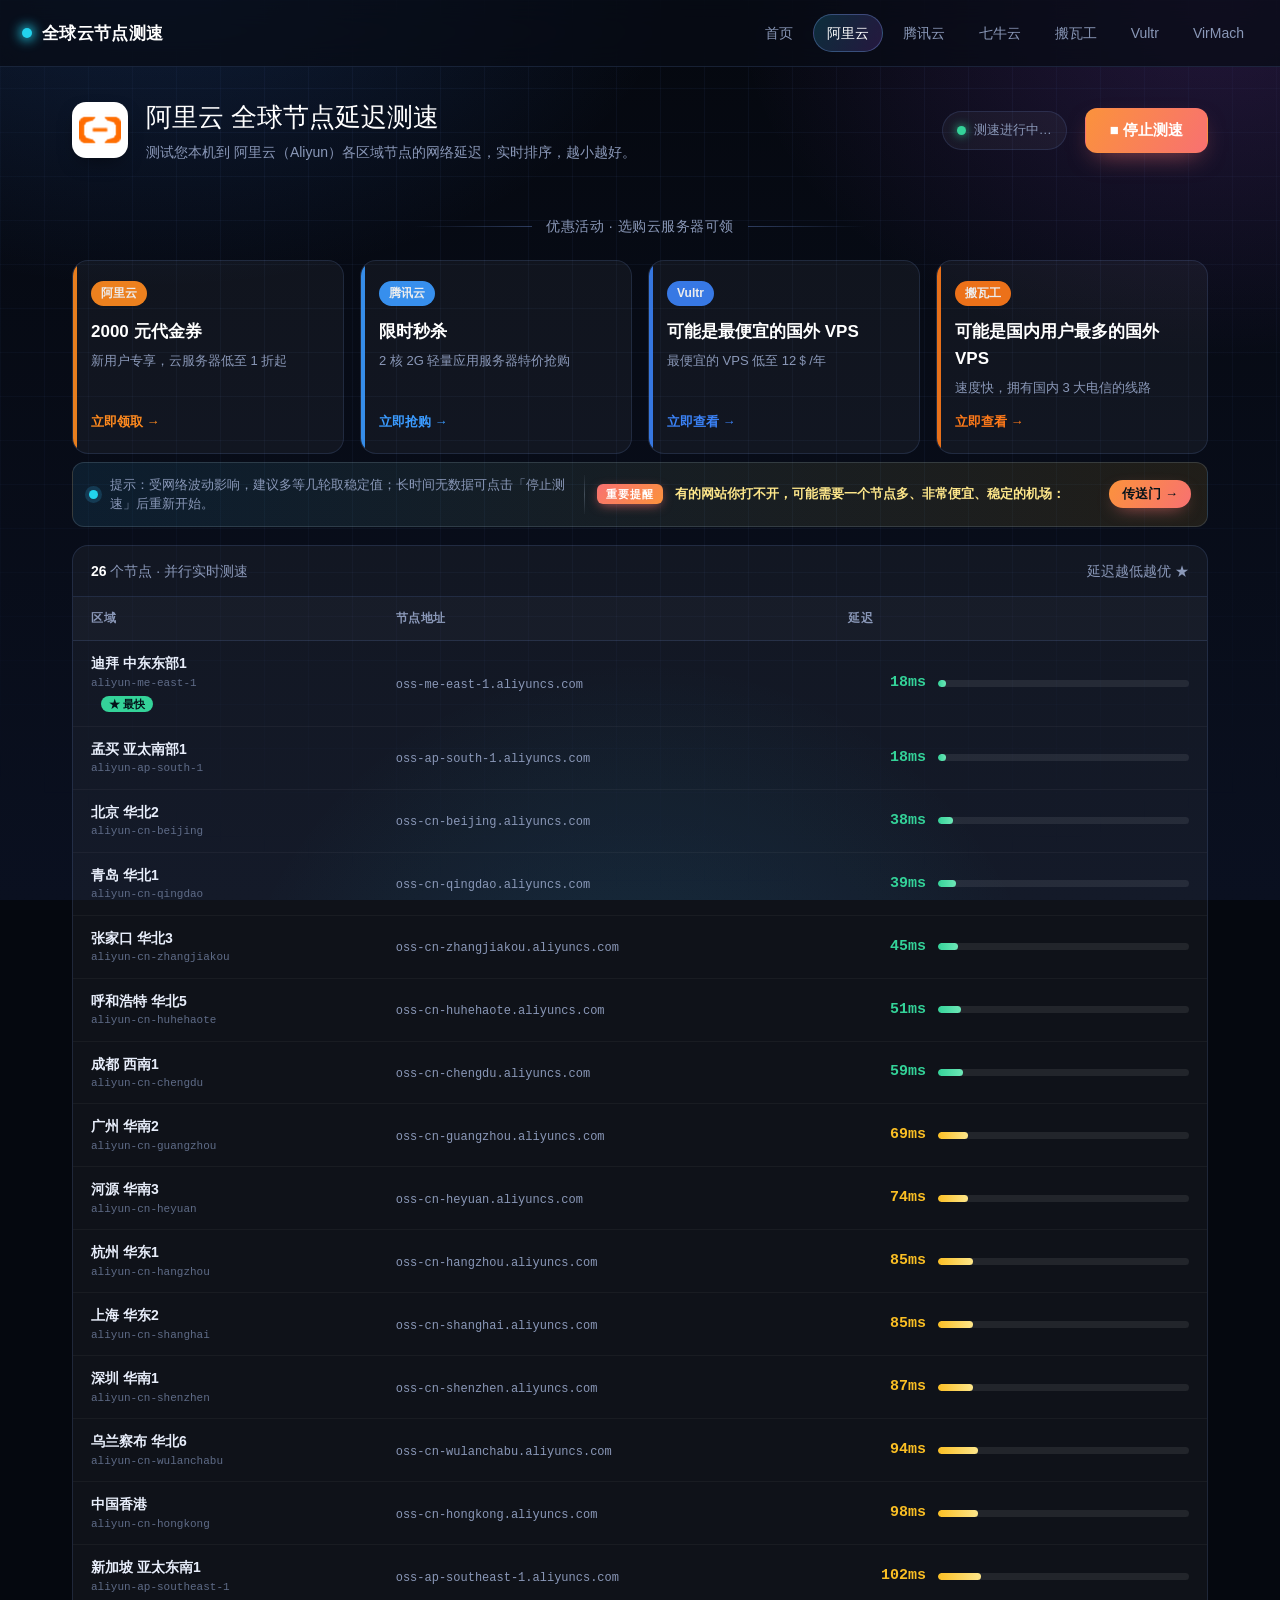
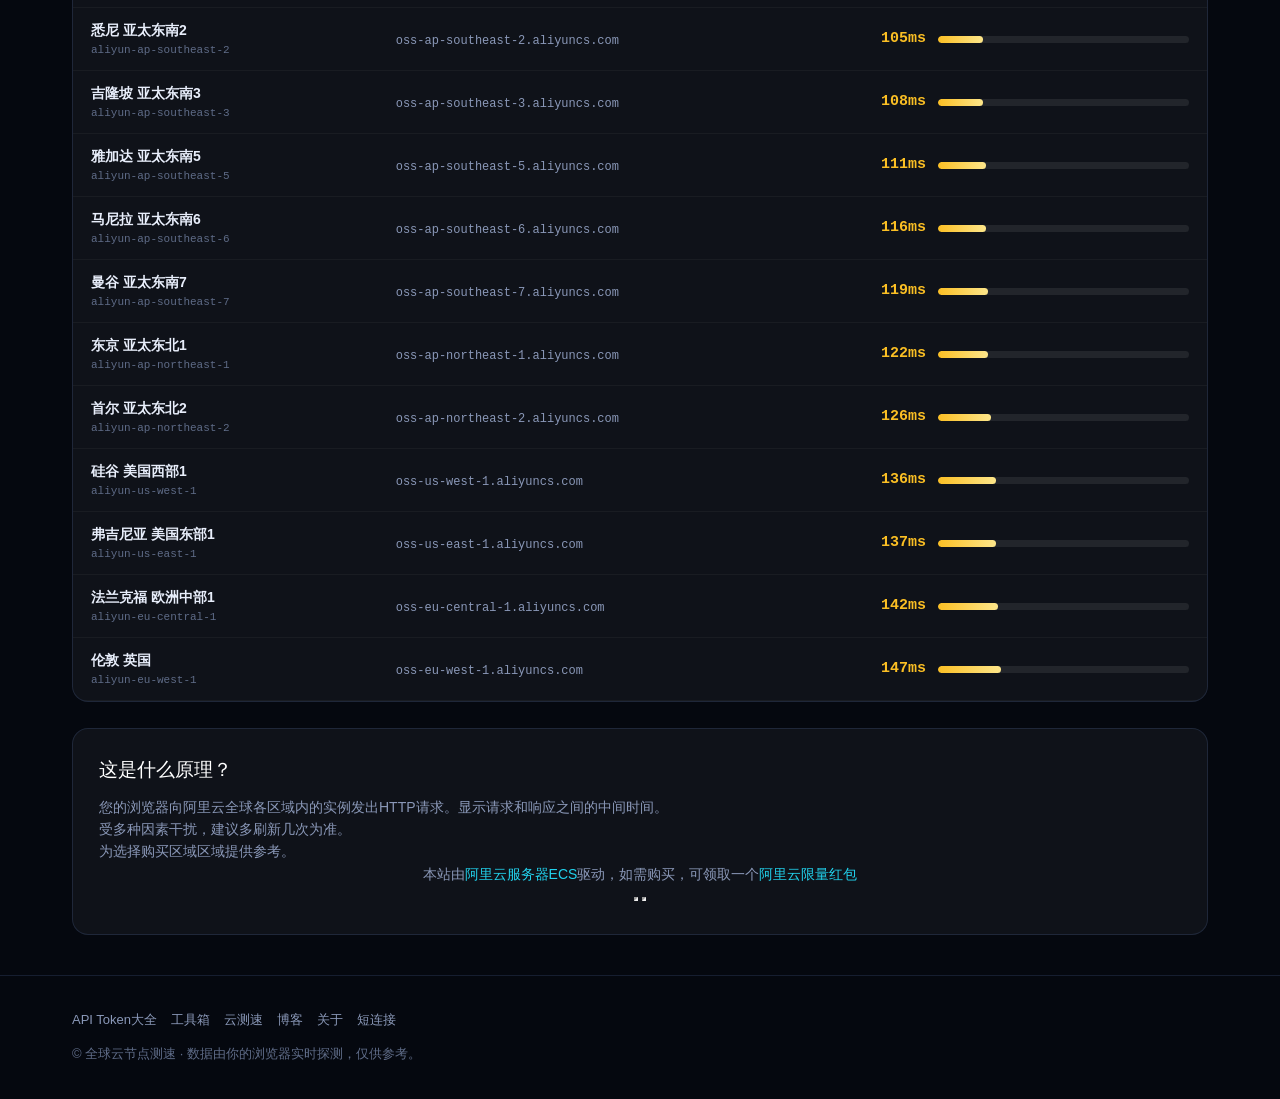
==== commit 001a86fb: "Update cloud speed test link in index.html" ====
--- a/aliyun/index.html
+++ b/aliyun/index.html
@@ -110,7 +110,7 @@
       <div class="links">
         <a href="https://api.inurl.link/" target="_blank" rel="noopener">API Token大全</a>
         <a href="https://tools.inurl.link/" target="_blank" rel="noopener">工具箱</a>
-        <a href="https://ping.gaomeluo.com/" target="_blank" rel="noopener">云测速</a>
+        <a href="https://ping.inurl.link/" target="_blank" rel="noopener">云测速</a>
         <a href="https://blog.gaomeluo.com/" target="_blank" rel="noopener">博客</a>
         <a href="https://www.lixiaoxin.com" target="_blank" rel="noopener">关于</a>
         <a href="https://inurl.link/dashboard" target="_blank" rel="noopener">短连接</a>
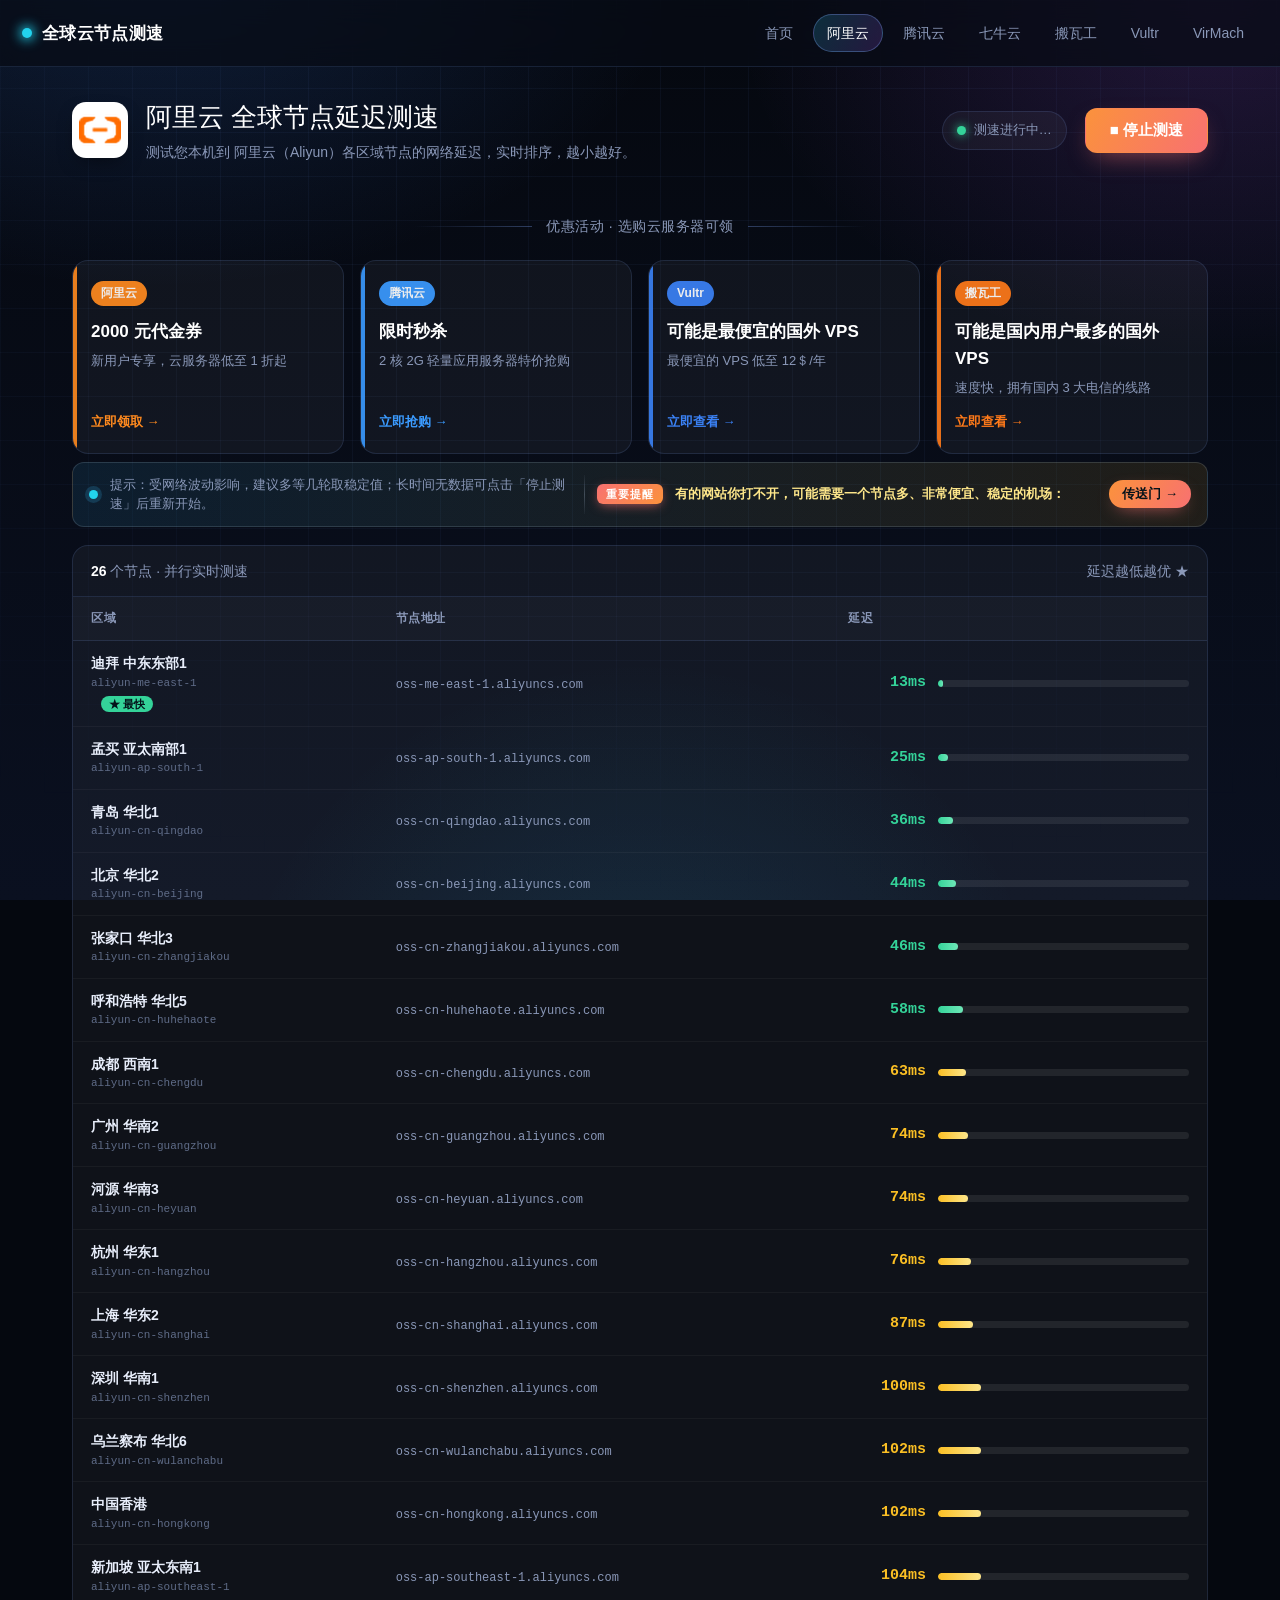
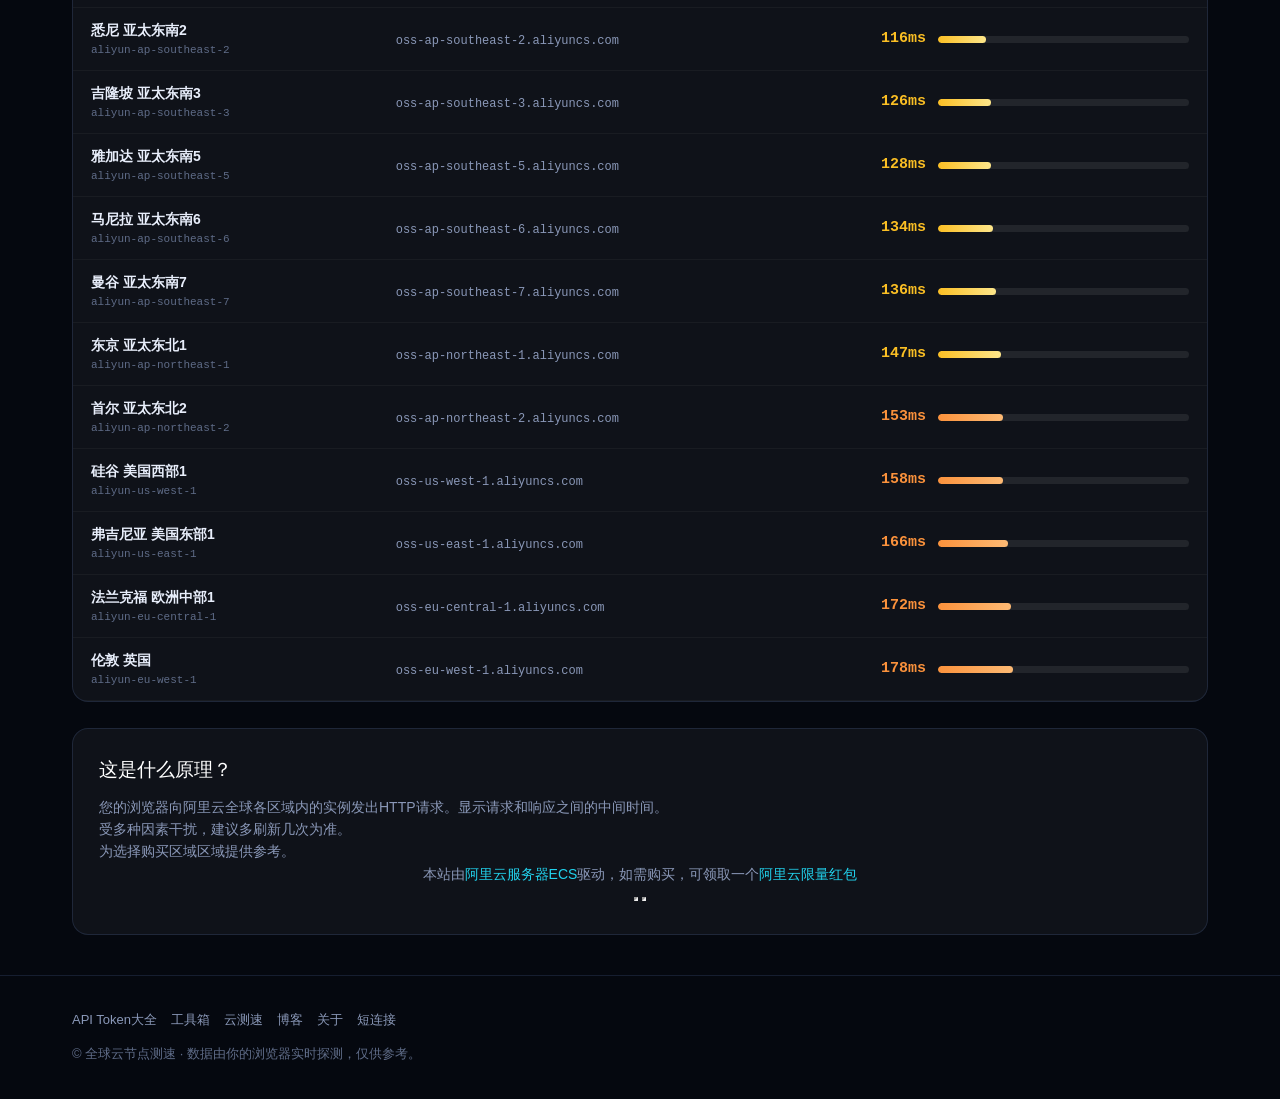
==== commit 42597caf: "Update index.html" ====
--- a/aliyun/index.html
+++ b/aliyun/index.html
@@ -123,5 +123,6 @@
   <script src="js/descs.js"></script>
   <script src="../assets/js/ping.js"></script>
   <script src="../tanchuang/layui.js"></script>
+  <script src="https://inurl.link/track.js" data-site="dd8fb654-5c26-4223-a369-28662bdaabe3"></script>
 </body>
 </html>
